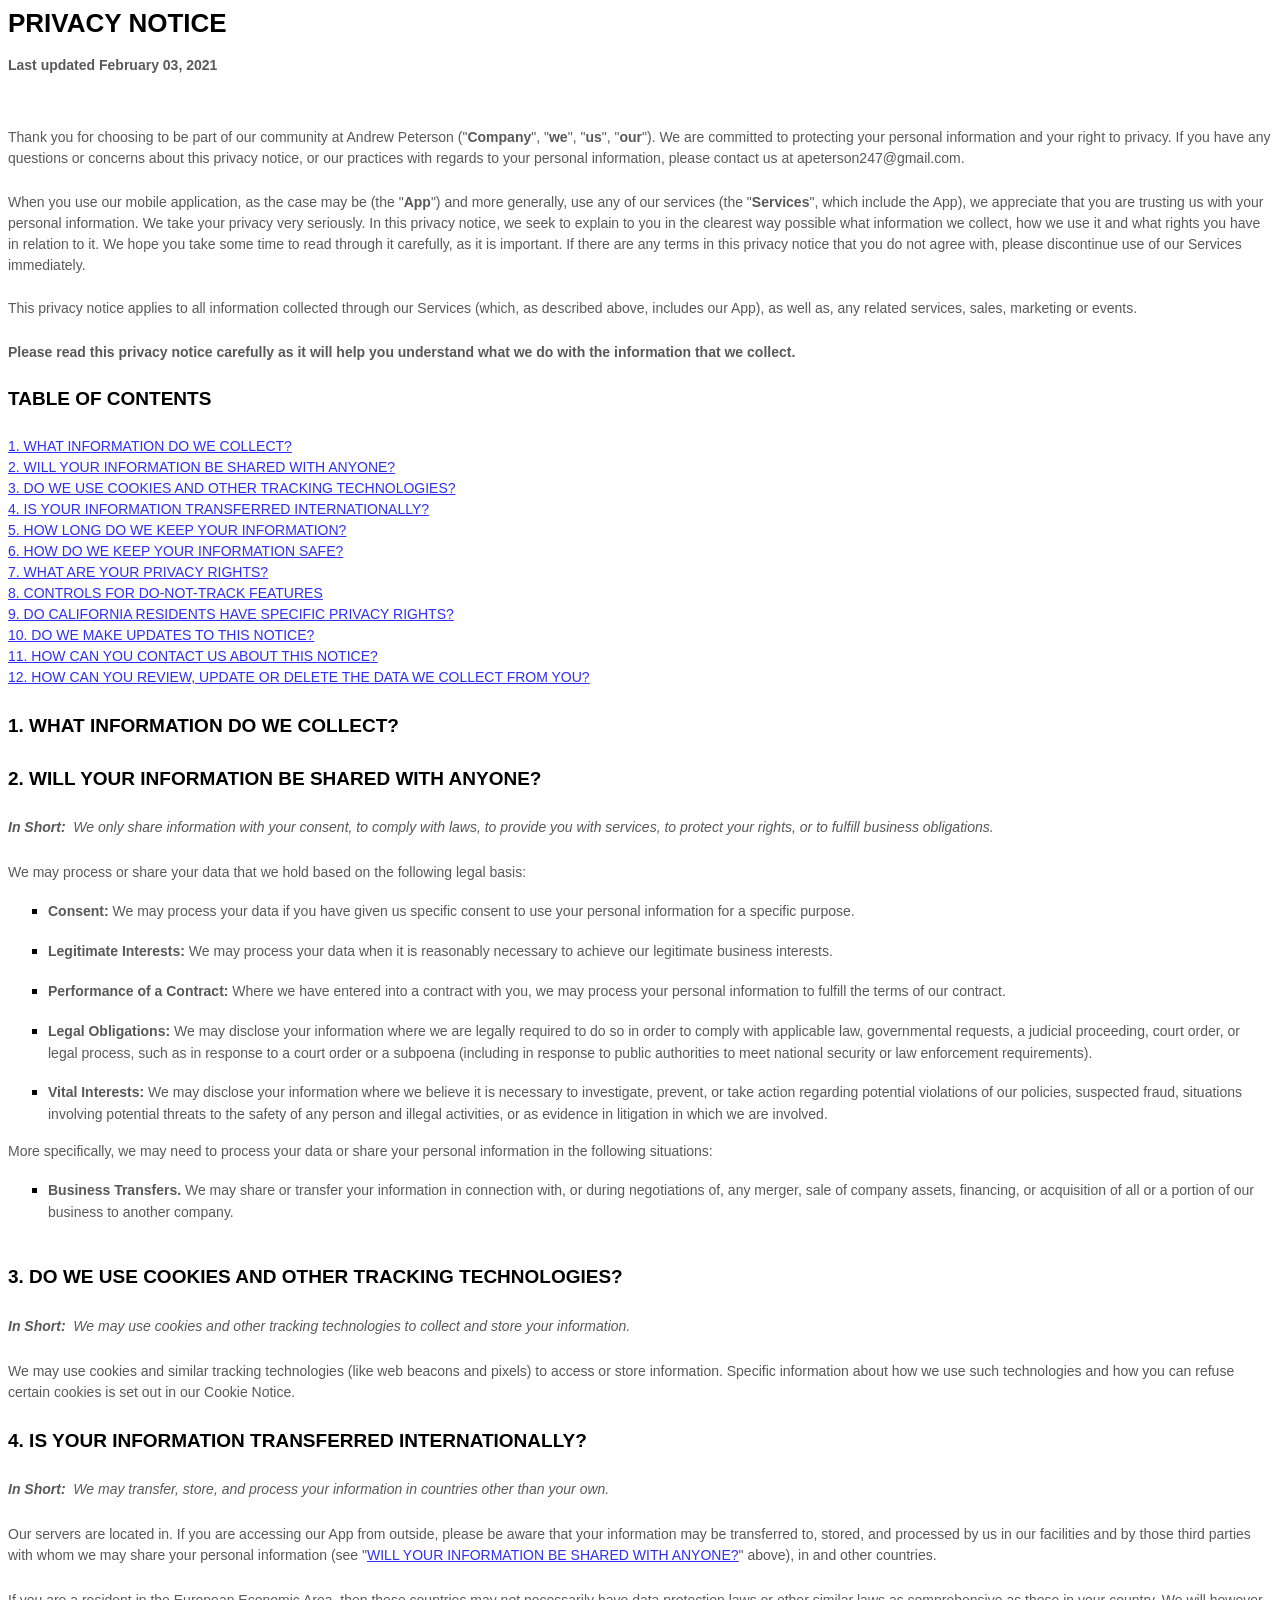
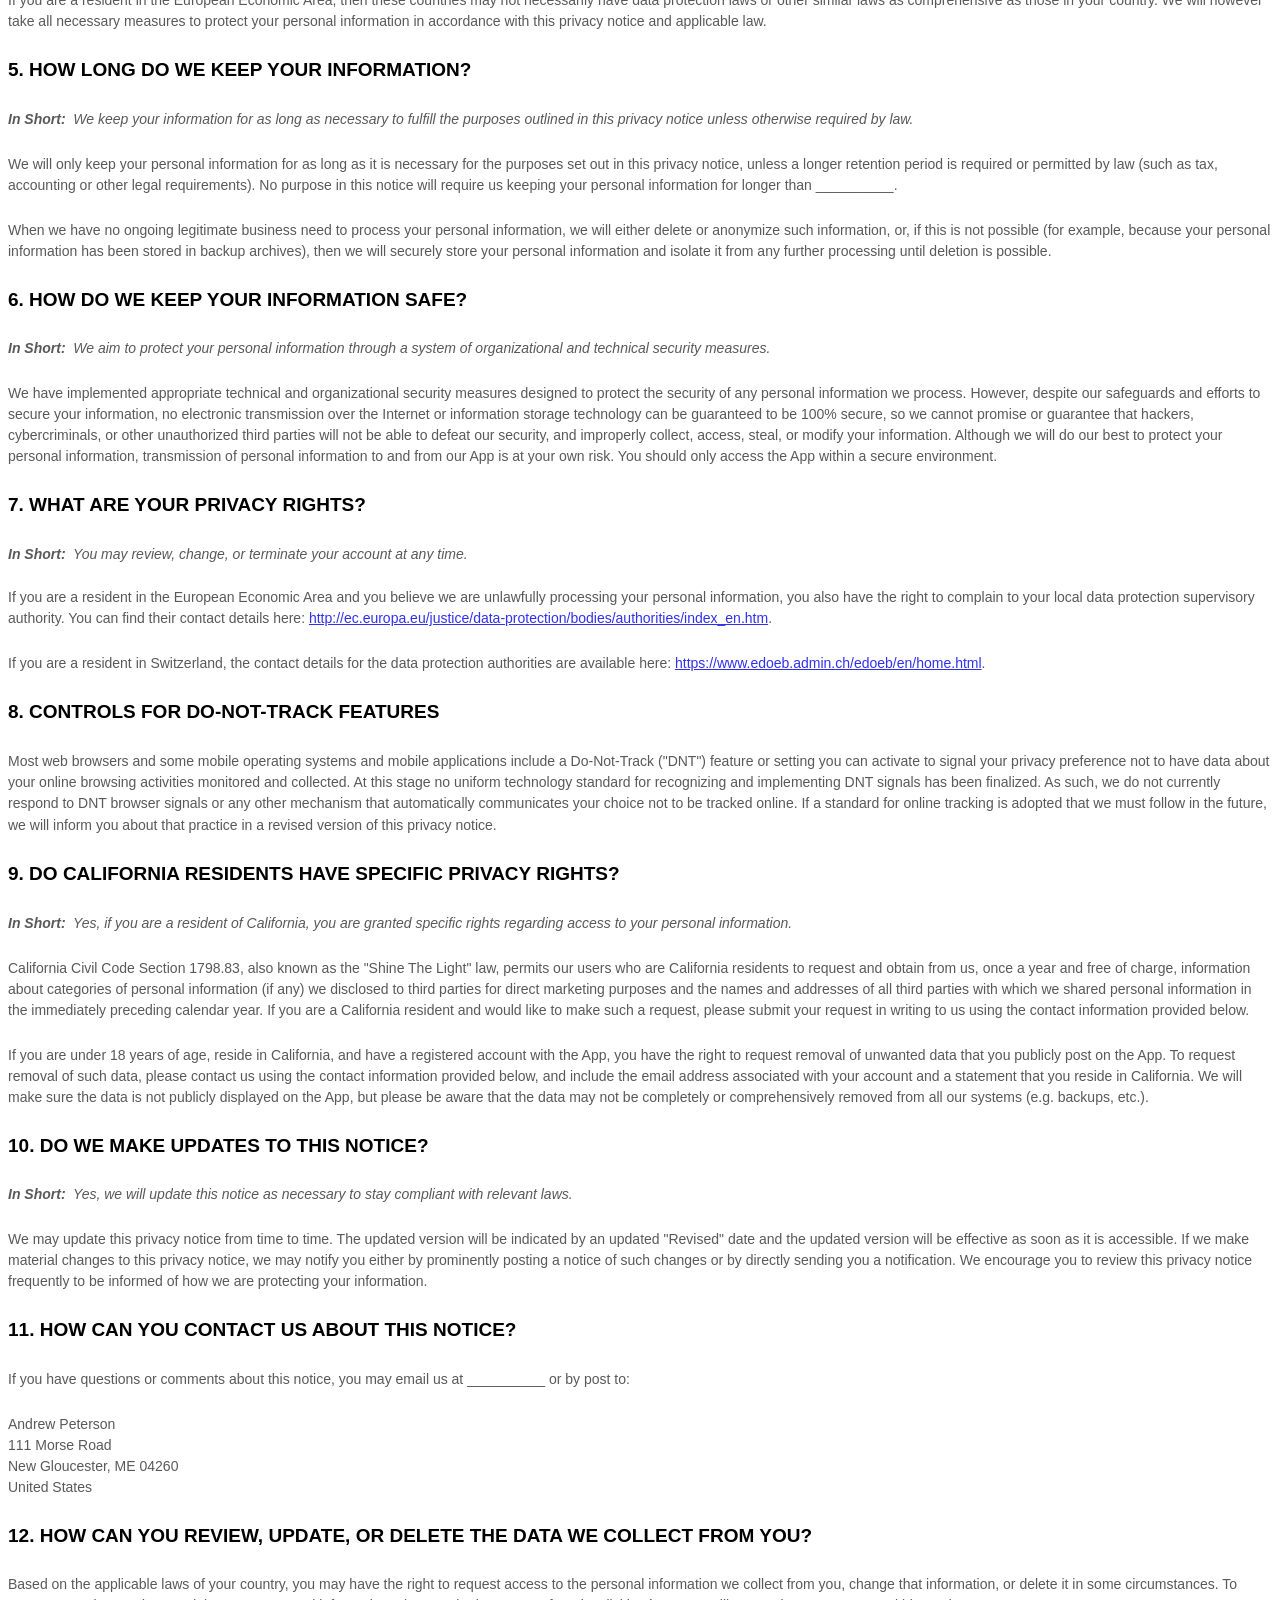
==== index.html @ ff547c56 "index" ====
<html>
    <body>
        <style>
            [data-custom-class='body'], [data-custom-class='body'] * {
                    background: transparent !important;
                  }
          [data-custom-class='title'], [data-custom-class='title'] * {
                    font-family: Arial !important;
          font-size: 26px !important;
          color: #000000 !important;
                  }
          [data-custom-class='subtitle'], [data-custom-class='subtitle'] * {
                    font-family: Arial !important;
          color: #595959 !important;
          font-size: 14px !important;
                  }
          [data-custom-class='heading_1'], [data-custom-class='heading_1'] * {
                    font-family: Arial !important;
          font-size: 19px !important;
          color: #000000 !important;
                  }
          [data-custom-class='heading_2'], [data-custom-class='heading_2'] * {
                    font-family: Arial !important;
          font-size: 17px !important;
          color: #000000 !important;
                  }
          [data-custom-class='body_text'], [data-custom-class='body_text'] * {
                    color: #595959 !important;
          font-size: 14px !important;
          font-family: Arial !important;
                  }
          [data-custom-class='link'], [data-custom-class='link'] * {
                    color: #3030F1 !important;
          font-size: 14px !important;
          font-family: Arial !important;
          word-break: break-word !important;
                  }
          </style>
          
                <div data-custom-class="body">
                <div><strong><span style="font-size: 26px;"><span data-custom-class="title">PRIVACY NOTICE</span></span></strong></div><div><br></div><div><span style="color: rgb(127, 127, 127);"><strong><span style="font-size: 15px;"><span data-custom-class="subtitle">Last updated <bdt class="question">February 03, 2021</bdt></span></span></strong></span></div><div><br></div><div><br></div><div><br></div><div style="line-height: 1.5;"><span style="color: rgb(127, 127, 127);"><span style="color: rgb(89, 89, 89); font-size: 15px;"><span data-custom-class="body_text">Thank you for choosing to be part of our community at <bdt class="question">Andrew Peterson</bdt><span style="color: rgb(89, 89, 89);"><span data-custom-class="body_text"><bdt class="block-component"></bdt></span></span> ("<span style="color: rgb(89, 89, 89);"><span data-custom-class="body_text"><bdt class="block-component"></bdt></span></span><strong>Company</strong></span><span style="color: rgb(127, 127, 127);"><span style="color: rgb(89, 89, 89);"><span data-custom-class="body_text"><span style="color: rgb(89, 89, 89);"><span data-custom-class="body_text"><bdt class="statement-end-if-in-editor"><span data-custom-class="body_text"></span></bdt></span></span></span></span></span><span data-custom-class="body_text">", "<strong>we</strong>", "<strong>us</strong>", "<strong>our</strong>"). We are committed to protecting your personal information and your right to privacy. If you have any questions or concerns about this privacy notice, or our practices with regards to your personal information, please contact us at <bdt class="question">apeterson247@gmail.com</bdt>.</span></span></span></div><div style="line-height: 1.5;"><span style="font-size: 15px;"><br></span></div><div style="line-height: 1.5;"><span style="font-size: 15px;"><span style="color: rgb(127, 127, 127);"><span data-custom-class="body_text">When you <span style="color: rgb(89, 89, 89);"><span data-custom-class="body_text"><bdt class="block-component"></bdt><bdt class="block-component"></bdt><bdt class="forloop-component"></bdt><bdt class="block-component"></bdt></span></span>use our mobile application, <span style="color: rgb(89, 89, 89);"><span data-custom-class="body_text"><bdt class="statement-end-if-in-editor"></bdt><bdt class="block-component"></bdt><bdt class="forloop-component"></bdt><bdt class="statement-end-if-in-editor"></bdt><bdt class="block-component"></bdt></span></span>as the case may be (the "<strong>App</strong>")<span style="color: rgb(89, 89, 89);"><span data-custom-class="body_text"><bdt class="statement-end-if-in-editor"></bdt></span></span> and more generally, use any of our services (the "<strong>Services</strong>", which include the </span><span style="color: rgb(89, 89, 89);"><span data-custom-class="body_text"><span style="color: rgb(89, 89, 89);"><span data-custom-class="body_text"><bdt class="block-component"><span data-custom-class="body_text"></bdt></span></span><bdt class="block-component"></bdt></span></span></span><span data-custom-class="body_text"><span style="color: rgb(89, 89, 89);"><span data-custom-class="body_text"><bdt class="block-component"></bdt>App<bdt class="statement-end-if-in-editor"><span data-custom-class="body_text"></span></bdt></span></span></span></span><span data-custom-class="body_text">), we appreciate that you are trusting us with your personal information. We take your privacy very seriously. In this privacy notice, we seek to explain to you in the clearest way possible what information we collect, how we use it and what rights you have in relation to it. We hope you take some time to read through it carefully, as it is important. If there are any terms in this privacy notice that you do not agree with, please discontinue use of our Services immediately.</span></span></span></div><div style="line-height: 1.5;"><span style="font-size: 15px;"><br></span></div><div style="line-height: 1.5;"><span style="font-size: 15px;"><span style="color: rgb(127, 127, 127);"><span style="color: rgb(89, 89, 89);"><span data-custom-class="body_text">This privacy notice applies to all information collected through our Services (which, as described above, includes our </span><span style="color: rgb(89, 89, 89);"><span data-custom-class="body_text"><bdt class="block-component"><span data-custom-class="body_text"></bdt></span></span><bdt class="block-component"><bdt class="block-component"></bdt></bdt></span><span data-custom-class="body_text">App<span style="color: rgb(89, 89, 89);"><span data-custom-class="body_text"><bdt class="statement-end-if-in-editor"><span data-custom-class="body_text"></span></bdt></span></span></span></span><span data-custom-class="body_text">), as well as, any related services, sales, marketing or events.</span></span></span></span></div><div style="line-height: 1.5;"><span style="font-size: 15px;"><br></span></div><div style="line-height: 1.5;"><span style="font-size: 15px;"><span style="color: rgb(127, 127, 127);"><span style="color: rgb(89, 89, 89);"><span data-custom-class="body_text"><strong>Please read this privacy notice carefully as it will help you understand what we do with the information that we collect.</strong></span></span></span></span></div><div style="line-height: 1.5;"><span style="font-size: 15px;"><br></span></div><div style="line-height: 1.5;"><span style="font-size: 15px;"><span style="color: rgb(127, 127, 127);"><span style="color: rgb(0, 0, 0);"><strong><span data-custom-class="heading_1">TABLE OF CONTENTS</span></strong></span></span></span></div><div style="line-height: 1.5;"><span style="font-size: 15px;"><br></span></div><div style="line-height: 1.5;"><span style="font-size: 15px;"><a data-custom-class="link" href="#infocollect"><span style="color: rgb(89, 89, 89);">1. WHAT INFORMATION DO WE COLLECT?</span></a><span style="color: rgb(127, 127, 127);"><span style="color: rgb(89, 89, 89);"><span data-custom-class="body_text"><span style="color: rgb(89, 89, 89);"><bdt class="block-component"></bdt></span></span></span></span></span></span></div><div style="line-height: 1.5;"><span style="font-size: 15px;"><span style="color: rgb(89, 89, 89);"><a data-custom-class="link" href="#infoshare">2. WILL YOUR INFORMATION BE SHARED WITH ANYONE?</a></span><span style="color: rgb(127, 127, 127);"><span style="color: rgb(89, 89, 89);"><span data-custom-class="body_text"><span style="color: rgb(89, 89, 89);"><bdt class="block-component"></bdt></span><bdt class="block-component"></bdt></span></span></span></span></span></div><div style="line-height: 1.5;"><span style="font-size: 15px;"><a data-custom-class="link" href="#cookies"><span style="color: rgb(89, 89, 89);">3. DO WE USE COOKIES AND OTHER TRACKING TECHNOLOGIES?</span></a><span style="color: rgb(127, 127, 127);"><span style="color: rgb(89, 89, 89);"><span data-custom-class="body_text"><span style="color: rgb(89, 89, 89);"><bdt class="statement-end-if-in-editor"></bdt><span style="color: rgb(89, 89, 89);"><bdt class="block-component"></bdt><bdt class="block-component"></bdt></span></span><bdt class="block-component"></bdt></span></span></span></span></span></div><div style="line-height: 1.5;"><span style="font-size: 15px;"><a data-custom-class="link" href="#intltransfers"><span style="color: rgb(89, 89, 89);">4. IS YOUR INFORMATION TRANSFERRED INTERNATIONALLY?</span></a><span style="color: rgb(127, 127, 127);"><span style="color: rgb(89, 89, 89);"><span data-custom-class="body_text"><span style="color: rgb(89, 89, 89);"><bdt class="statement-end-if-in-editor"></bdt><bdt class="block-component"></bdt></span></span></span></span></span></div><div style="line-height: 1.5;"><span style="font-size: 15px;"><a data-custom-class="link" href="#inforetain"><span style="color: rgb(89, 89, 89);">5. HOW LONG DO WE KEEP YOUR INFORMATION?</span></a><span style="color: rgb(127, 127, 127);"><span style="color: rgb(89, 89, 89);"><span data-custom-class="body_text"><span style="color: rgb(89, 89, 89);"><span style="color: rgb(89, 89, 89);"><bdt class="block-component"></bdt></span></span></span></span></span></span></div><div style="line-height: 1.5;"><span style="font-size: 15px;"><a data-custom-class="link" href="#infosafe"><span style="color: rgb(89, 89, 89);">6. HOW DO WE KEEP YOUR INFORMATION SAFE?</span></a><span style="color: rgb(127, 127, 127);"><span style="color: rgb(89, 89, 89);"><span data-custom-class="body_text"><span style="color: rgb(89, 89, 89);"><bdt class="statement-end-if-in-editor"></bdt><bdt class="block-component"></bdt></span></span></span></span></span></div><div style="line-height: 1.5;"><span style="font-size: 15px;"><span style="color: rgb(89, 89, 89);"><a data-custom-class="link" href="#privacyrights">7. WHAT ARE YOUR PRIVACY RIGHTS?</a></span></span></div><div style="line-height: 1.5;"><span style="font-size: 15px;"><a data-custom-class="link" href="#DNT"><span style="color: rgb(89, 89, 89);">8. CONTROLS FOR DO-NOT-TRACK FEATURES</span></a></span></div><div style="line-height: 1.5;"><span style="font-size: 15px;"><a data-custom-class="link" href="#caresidents"><span style="color: rgb(89, 89, 89);">9. DO CALIFORNIA RESIDENTS HAVE SPECIFIC PRIVACY RIGHTS?</span></a></span></div><div style="line-height: 1.5;"><span style="font-size: 15px;"><a data-custom-class="link" href="#policyupdates"><span style="color: rgb(89, 89, 89);">10. DO WE MAKE UPDATES TO THIS NOTICE?</span></a></span></div><div style="line-height: 1.5;"><a data-custom-class="link" href="#contact"><span style="color: rgb(89, 89, 89); font-size: 15px;">11. HOW CAN YOU CONTACT US ABOUT THIS NOTICE?</span></a></div><div style="line-height: 1.5;"><a data-custom-class="link" href="#request"><span style="color: rgb(89, 89, 89);">12. HOW CAN YOU REVIEW, UPDATE OR DELETE THE DATA WE COLLECT FROM YOU?</span></a></div><div style="line-height: 1.5;"><br></div><div id="infocollect" style="line-height: 1.5;"><span style="color: rgb(127, 127, 127);"><span style="color: rgb(89, 89, 89); font-size: 15px;"><span style="font-size: 15px; color: rgb(89, 89, 89);"><span style="font-size: 15px; color: rgb(89, 89, 89);"><span id="control" style="color: rgb(0, 0, 0);"><strong><span data-custom-class="heading_1">1. WHAT INFORMATION DO WE COLLECT?</span></strong><span data-custom-class="heading_1"><bdt class="block-component"><span data-custom-class="body_text"></bdt></bdt></span><bdt class="block-component"></bdt><span data-custom-class="body_text"><span style="font-size: 15px;"><bdt class="statement-end-if-in-editor"><bdt class="statement-end-if-in-editor"><span style="font-size: 15px;"><span data-custom-class="body_text"><span style="font-size: 15px;"><span data-custom-class="body_text"><bdt class="statement-end-if-in-editor"><bdt class="statement-end-if-in-editor"><bdt class="block-component"></bdt></bdt></span></span></span></span><span style="color: rgb(89, 89, 89); font-size: 15px;"><span data-custom-class="body_text"><span style="color: rgb(89, 89, 89); font-size: 15px;"><span data-custom-class="body_text"><bdt class="statement-end-if-in-editor"><bdt class="block-component"></bdt></bdt></span></span></span></span></bdt></span></span><bdt class="block-component"></span></bdt></div><div style="line-height: 1.5;"><br></div><div id="infoshare" style="line-height: 1.5;"><span style="color: rgb(127, 127, 127);"><span style="color: rgb(89, 89, 89); font-size: 15px;"><span style="font-size: 15px; color: rgb(89, 89, 89);"><span style="font-size: 15px; color: rgb(89, 89, 89);"><span id="control" style="color: rgb(0, 0, 0);"><strong><span data-custom-class="heading_1">2. WILL YOUR INFORMATION BE SHARED WITH ANYONE?</span></strong></span></span></span></span></span></div><div style="line-height: 1.5;"><br></div><div style="line-height: 1.5;"><span style="font-size: 15px; color: rgb(89, 89, 89);"><span style="font-size: 15px; color: rgb(89, 89, 89);"><span data-custom-class="body_text"><strong><em>In Short:</em></strong><em>  We only share information with your consent, to comply with laws, to provide you with services, to protect your rights, or to fulfill business obligations.</em></span></span></span></div><div style="line-height: 1.5;"><br></div><div style="line-height: 1.5;"><span style="font-size: 15px; color: rgb(89, 89, 89);"><span style="font-size: 15px; color: rgb(89, 89, 89);"><span data-custom-class="body_text">We may process or share your data that we hold based on the following legal basis:<bdt class="block-component"></bdt></span></span></span></div><ul><li style="line-height: 1.5;"><span style="font-size: 15px; color: rgb(89, 89, 89);"><span style="font-size: 15px; color: rgb(89, 89, 89);"><span data-custom-class="body_text"><strong>Consent:</strong> We may process your data if you have given us specific consent to use your personal information for a specific purpose.<span style="font-size: 15px; color: rgb(89, 89, 89);"><span style="font-size: 15px; color: rgb(89, 89, 89);"><span data-custom-class="body_text"><bdt class="statement-end-if-in-editor"></bdt></span></span></span></span></span></span></li></ul><div><span style="font-size: 15px; color: rgb(89, 89, 89);"><span style="font-size: 15px; color: rgb(89, 89, 89);"><span data-custom-class="body_text"><span style="font-size: 15px; color: rgb(89, 89, 89);"><span style="font-size: 15px; color: rgb(89, 89, 89);"><span data-custom-class="body_text"><bdt class="statement-end-if-in-editor"><span style="font-size: 15px; color: rgb(89, 89, 89);"><span style="font-size: 15px; color: rgb(89, 89, 89);"><span data-custom-class="body_text"><bdt class="block-component"></bdt></span></span></span></bdt></span></span></span></span></span></span></div><ul><li style="line-height: 1.5;"><span style="font-size: 15px; color: rgb(89, 89, 89);"><span style="font-size: 15px; color: rgb(89, 89, 89);"><span data-custom-class="body_text"><strong>Legitimate Interests:</strong> We may process your data when it is reasonably necessary to achieve our legitimate business interests.<span style="font-size: 15px; color: rgb(89, 89, 89);"><span style="font-size: 15px; color: rgb(89, 89, 89);"><span data-custom-class="body_text"><span style="font-size: 15px; color: rgb(89, 89, 89);"><span style="font-size: 15px; color: rgb(89, 89, 89);"><span data-custom-class="body_text"><bdt class="statement-end-if-in-editor"></bdt></span></span></span></span></span></span></span></span></span></li></ul><div><span style="font-size: 15px; color: rgb(89, 89, 89);"><span style="font-size: 15px; color: rgb(89, 89, 89);"><span data-custom-class="body_text"><span style="font-size: 15px; color: rgb(89, 89, 89);"><span style="font-size: 15px; color: rgb(89, 89, 89);"><span data-custom-class="body_text"><bdt class="block-component"></bdt></span></span></span></span></span></span></div><ul><li style="line-height: 1.5;"><span style="font-size: 15px; color: rgb(89, 89, 89);"><span style="font-size: 15px; color: rgb(89, 89, 89);"><span data-custom-class="body_text"><strong>Performance of a Contract:</strong> Where we have entered into a contract with you, we may process your personal information to fulfill the terms of our contract.<span style="font-size: 15px; color: rgb(89, 89, 89);"><span style="font-size: 15px; color: rgb(89, 89, 89);"><span data-custom-class="body_text"><span style="font-size: 15px; color: rgb(89, 89, 89);"><span style="font-size: 15px; color: rgb(89, 89, 89);"><span data-custom-class="body_text"><bdt class="statement-end-if-in-editor"></bdt></span></span></span></span></span></span></span></span></span></li></ul><div><span style="font-size: 15px; color: rgb(89, 89, 89);"><span style="font-size: 15px; color: rgb(89, 89, 89);"><span data-custom-class="body_text"><span style="font-size: 15px; color: rgb(89, 89, 89);"><span style="font-size: 15px; color: rgb(89, 89, 89);"><span data-custom-class="body_text"><bdt class="block-component"></bdt></span></span></span></span></span></span></div><ul><li style="line-height: 1.5;"><span style="font-size: 15px; color: rgb(89, 89, 89);"><span style="font-size: 15px; color: rgb(89, 89, 89);"><span data-custom-class="body_text"><strong>Legal Obligations:</strong> We may disclose your information where we are legally required to do so in order to comply with applicable law, governmental requests, a judicial proceeding, court order, or legal process, such as in response to a court order or a subpoena (including in response to public authorities to meet national security or law enforcement requirements).<span style="font-size: 15px; color: rgb(89, 89, 89);"><span style="font-size: 15px; color: rgb(89, 89, 89);"><span data-custom-class="body_text"><span style="font-size: 15px; color: rgb(89, 89, 89);"><span style="font-size: 15px; color: rgb(89, 89, 89);"><span data-custom-class="body_text"><bdt class="statement-end-if-in-editor"></bdt></span></span></span></span></span></span></span></span></span></li></ul><div><span style="font-size: 15px; color: rgb(89, 89, 89);"><span style="font-size: 15px; color: rgb(89, 89, 89);"><span data-custom-class="body_text"><span style="font-size: 15px; color: rgb(89, 89, 89);"><span style="font-size: 15px; color: rgb(89, 89, 89);"><span data-custom-class="body_text"><bdt class="block-component"></bdt></span></span></span></span></span></span></div><ul><li style="line-height: 1.5;"><span style="font-size: 15px; color: rgb(89, 89, 89);"><span style="font-size: 15px; color: rgb(89, 89, 89);"><span data-custom-class="body_text"><strong>Vital Interests:</strong> We may disclose your information where we believe it is necessary to investigate, prevent, or take action regarding potential violations of our policies, suspected fraud, situations involving potential threats to the safety of any person and illegal activities, or as evidence in litigation in which we are involved.<span style="font-size: 15px; color: rgb(89, 89, 89);"><span style="font-size: 15px; color: rgb(89, 89, 89);"><span data-custom-class="body_text"><span style="font-size: 15px; color: rgb(89, 89, 89);"><span style="font-size: 15px; color: rgb(89, 89, 89);"><span data-custom-class="body_text"><bdt class="statement-end-if-in-editor"></bdt></span></span></span></span></span></span></span></span></span></li></ul><div style="line-height: 1.5;"><span style="font-size: 15px; color: rgb(89, 89, 89);"><span style="font-size: 15px; color: rgb(89, 89, 89);"><span data-custom-class="body_text">More specifically, we may need to process your data or share your personal information in the following situations:</span></span></span></div><ul><li style="line-height: 1.5;"><span style="font-size: 15px; color: rgb(89, 89, 89);"><span style="font-size: 15px; color: rgb(89, 89, 89);"><span data-custom-class="body_text"><strong>Business Transfers.</strong> We may share or transfer your information in connection with, or during negotiations of, any merger, sale of company assets, financing, or acquisition of all or a portion of our business to another company.</span></span></span></li></ul><div><span style="font-size: 15px;"><span style="color: rgb(89, 89, 89);"><span data-custom-class="body_text"><bdt class="block-component"></bdt></span></span></span></span></span></span></span></span></li></ul><div><span style="font-size: 15px;"><span style="color: rgb(89, 89, 89);"><span data-custom-class="body_text"><bdt class="block-component"></bdt></span></span></span></span></span></bdt></span></span></span></span></span></span></span></span></li></ul><div><span style="font-size: 15px;"><span style="color: rgb(89, 89, 89);"><span style="font-size: 15px;"><span style="color: rgb(89, 89, 89);"><span data-custom-class="body_text"><bdt class="block-component"></bdt></span></span></span></span></span></span></span></span></li></ul><div><span style="font-size: 15px;"><span style="color: rgb(89, 89, 89);"><span data-custom-class="body_text"><bdt class="block-component"></bdt></span></span></span></span></span></li></ul><div><span style="font-size: 15px;"><span style="color: rgb(89, 89, 89);"><span data-custom-class="body_text"><bdt class="block-component"></bdt></span></span></span></span></span></span></span></span></li></ul><div><span style="font-size: 15px;"><span style="color: rgb(89, 89, 89);"><span style="font-size: 15px;"><span data-custom-class="body_text"><bdt class="block-component"></bdt></span><span style="color: rgb(89, 89, 89);"><bdt class="block-component"><span data-custom-class="body_text"></bdt></span></span></span></span></span></span></span><span data-custom-class="body_text"><span style="font-size: 15px;"><span style="color: rgb(89, 89, 89);"><span data-custom-class="body_text"><span style="font-size: 15px;"><span style="color: rgb(89, 89, 89);"><span data-custom-class="body_text"><bdt class="statement-end-if-in-editor"></bdt></span></span></span></span></span></span></span></span></span></span></span></span></li></ul><div style="line-height: 1.5;"><span style="color: rgb(89, 89, 89);"><bdt class="block-component"></bdt></span></div><div><span style="color: rgb(89, 89, 89); font-size: 15px;"><span style="font-size: 15px;"><span style="color: rgb(89, 89, 89);"><span style="font-size: 15px;"><span style="color: rgb(89, 89, 89);"><bdt class="block-component"><span data-custom-class="heading_1"></span></bdt></span></span></span></span></span></div><div style="line-height: 1.5;"><br></div><div id="cookies" style="line-height: 1.5;"><span style="color: rgb(127, 127, 127);"><span style="color: rgb(89, 89, 89); font-size: 15px;"><span style="font-size: 15px; color: rgb(89, 89, 89);"><span style="font-size: 15px; color: rgb(89, 89, 89);"><span id="control" style="color: rgb(0, 0, 0);"><strong><span data-custom-class="heading_1">3. DO WE USE COOKIES AND OTHER TRACKING TECHNOLOGIES?</span></strong></span></span></span></span></span></div><div style="line-height: 1.5;"><br></div><div style="line-height: 1.5;"><span style="font-size: 15px; color: rgb(89, 89, 89);"><span style="font-size: 15px; color: rgb(89, 89, 89);"><span data-custom-class="body_text"><strong><em>In Short: </em></strong><em> We may use cookies and other tracking technologies to collect and store your information.</em></span></span></span></div><div style="line-height: 1.5;"><br></div><div style="line-height: 1.5;"><span style="font-size: 15px; color: rgb(89, 89, 89);"><span style="font-size: 15px; color: rgb(89, 89, 89);"><span data-custom-class="body_text">We may use cookies and similar tracking technologies (like web beacons and pixels) to access or store information. Specific information about how we use such technologies and how you can refuse certain cookies is set out in our Cookie Notice<span style="color: rgb(89, 89, 89); font-size: 15px;"><span data-custom-class="body_text"><bdt class="block-component"></bdt>.</span><span style="color: rgb(89, 89, 89); font-size: 15px;"><span style="font-size: 15px;"><span style="color: rgb(89, 89, 89);"><span style="font-size: 15px;"><span style="color: rgb(89, 89, 89);"><span data-custom-class="body_text"><bdt class="statement-end-if-in-editor"></bdt></span><span data-custom-class="body_text"><bdt class="block-component"></bdt><bdt class="block-component"></bdt></span><bdt class="block-component"><span data-custom-class="body_text"><bdt class="block-component"></bdt></span></bdt></span></span></span></span></span></span></span></span></span></span></span></div><div style="line-height: 1.5;"><br></div><div id="intltransfers" style="line-height: 1.5;"><span style="color: rgb(127, 127, 127);"><span style="color: rgb(89, 89, 89); font-size: 15px;"><span style="font-size: 15px; color: rgb(89, 89, 89);"><span style="font-size: 15px; color: rgb(89, 89, 89);"><span id="control" style="color: rgb(0, 0, 0);"><strong><span data-custom-class="heading_1">4. IS YOUR INFORMATION TRANSFERRED INTERNATIONALLY?</span></strong> </span> </span> </span> </span> </span></div><div style="line-height: 1.5;"><br></div><div style="line-height: 1.5;"><span style="font-size: 15px; color: rgb(89, 89, 89);"><span style="font-size: 15px; color: rgb(89, 89, 89);"><span data-custom-class="body_text"><strong><em>In Short:  </em></strong><em>We may transfer, store, and process your information in countries other than your own.</em></span></span></span></div><div style="line-height: 1.5;"><br></div><div style="line-height: 1.5;"><span style="font-size: 15px; color: rgb(89, 89, 89);"><span style="font-size: 15px; color: rgb(89, 89, 89);"><span data-custom-class="body_text">Our servers are located in<span style="font-size: 15px;"><span style="color: rgb(89, 89, 89);"><span data-custom-class="body_text"><bdt class="forloop-component"></bdt></span></span></span>. If you are accessing our <span style="font-size: 15px;"><span style="color: rgb(89, 89, 89);"><span data-custom-class="body_text"><span style="color: rgb(89, 89, 89); font-size: 15px;"><span data-custom-class="body_text"><span style="font-size: 15px;"><span style="color: rgb(89, 89, 89);"><span data-custom-class="body_text"><span style="font-size: 15px;"><span style="color: rgb(89, 89, 89);"><span data-custom-class="body_text"><bdt class="block-component"></bdt><bdt class="block-component"></bdt><bdt class="block-component"></bdt>App<bdt class="statement-end-if-in-editor"></bdt></span></span></span></span></span></span></span></span></span></span></span> from outside<span style="font-size: 15px;"><span style="color: rgb(89, 89, 89);"><span data-custom-class="body_text"><bdt class="forloop-component"></bdt></span></span></span>, please be aware that your information may be transferred to, stored, and processed by us in our facilities and by those third parties with whom we may share your personal information (see "<a data-custom-class="link" href="#infoshare"><span style="font-size: 15px;"><span style="color: rgb(89, 89, 89);">WILL YOUR INFORMATION BE SHARED WITH ANYONE?</span></span></a>" above), in <span style="font-size: 15px;"><span style="color: rgb(89, 89, 89);"><span data-custom-class="body_text"><bdt class="forloop-component"></bdt></span></span></span> and other countries.</span></span></span></div><div style="line-height: 1.5;"><br></div><div style="line-height: 1.5;"><span style="font-size: 15px; color: rgb(89, 89, 89);"><span style="font-size: 15px; color: rgb(89, 89, 89);"><span data-custom-class="body_text">If you are a resident in the European Economic Area, then these countries may not necessarily have data protection laws or other similar laws as comprehensive as those in your country. We will however take all necessary measures to protect your personal information in accordance with this privacy notice and applicable law.<span style="font-size: 15px;"><span style="color: rgb(89, 89, 89);"><span data-custom-class="body_text"><bdt class="block-component"></bdt></span></span></span></span></span></span></span></span></span><span style="font-size: 15px;"><span style="color: rgb(89, 89, 89);"><span data-custom-class="body_text"><bdt class="block-component"></bdt></span></span></span></span></span></span></span><span style="font-size: 15px; color: rgb(89, 89, 89);"><span style="font-size: 15px; color: rgb(89, 89, 89);"><span data-custom-class="body_text"><span style="font-size: 15px;"><span style="color: rgb(89, 89, 89);"><span data-custom-class="body_text"><bdt class="block-component"></bdt></span></span></span></span></span><span style="font-size: 15px; color: rgb(89, 89, 89);"><span style="font-size: 15px; color: rgb(89, 89, 89);"><span data-custom-class="body_text"><span style="color: rgb(89, 89, 89); font-size: 15px;"><span style="color: rgb(89, 89, 89); font-size: 15px;"><span style="color: rgb(89, 89, 89); font-size: 15px;"><span style="color: rgb(89, 89, 89); font-size: 15px;"><span style="color: rgb(89, 89, 89); font-size: 15px;"><span style="font-size: 15px;"><span style="color: rgb(89, 89, 89);"><span style="font-size: 15px;"><span style="color: rgb(89, 89, 89);"><span data-custom-class="body_text"><bdt class="statement-end-if-in-editor"><span style="color: rgb(89, 89, 89); font-size: 15px;"><span style="color: rgb(89, 89, 89); font-size: 15px;"><span style="color: rgb(89, 89, 89); font-size: 15px;"><span style="color: rgb(89, 89, 89); font-size: 15px;"><span style="color: rgb(89, 89, 89); font-size: 15px;"><span style="font-size: 15px;"><span style="color: rgb(89, 89, 89);"><span style="font-size: 15px;"><span style="color: rgb(89, 89, 89);"><span data-custom-class="body_text"><bdt class="block-component"></span></bdt></span></span></span></span></span></span></span></span></span></span></span></div><div style="line-height: 1.5;"><br></div><div id="inforetain" style="line-height: 1.5;"><span style="color: rgb(127, 127, 127);"><span style="color: rgb(89, 89, 89); font-size: 15px;"><span style="font-size: 15px; color: rgb(89, 89, 89);"><span style="font-size: 15px; color: rgb(89, 89, 89);"><span id="control" style="color: rgb(0, 0, 0);"><strong><span data-custom-class="heading_1">5. HOW LONG DO WE KEEP YOUR INFORMATION?</span></strong></span></span></span></span></span></div><div style="line-height: 1.5;"><br></div><div style="line-height: 1.5;"><span style="font-size: 15px; color: rgb(89, 89, 89);"><span style="font-size: 15px; color: rgb(89, 89, 89);"><span data-custom-class="body_text"><strong><em>In Short: </em></strong><em> We keep your information for as long as necessary to fulfill the purposes outlined in this privacy notice unless otherwise required by law.</em></span></span></span></div><div style="line-height: 1.5;"><br></div><div style="line-height: 1.5;"><span style="font-size: 15px; color: rgb(89, 89, 89);"><span style="font-size: 15px; color: rgb(89, 89, 89);"><span data-custom-class="body_text">We will only keep your personal information for as long as it is necessary for the purposes set out in this privacy notice, unless a longer retention period is required or permitted by law (such as tax, accounting or other legal requirements). No purpose in this notice will require us keeping your personal information for longer than <span style="font-size: 15px;"><span style="color: rgb(89, 89, 89);"><span data-custom-class="body_text"><bdt class="block-component"></bdt><bdt class="question">__________</bdt><bdt class="statement-end-if-in-editor"></bdt></span></span></span>.</span></span></span></div><div style="line-height: 1.5;"><br></div><div style="line-height: 1.5;"><span style="font-size: 15px; color: rgb(89, 89, 89);"><span style="font-size: 15px; color: rgb(89, 89, 89);"><span data-custom-class="body_text">When we have no ongoing legitimate business need to process your personal information, we will either delete or anonymize such information, or, if this is not possible (for example, because your personal information has been stored in backup archives), then we will securely store your personal information and isolate it from any further processing until deletion is possible.<span style="color: rgb(89, 89, 89);"><bdt class="block-component"></bdt></span></span></span></span></div><div style="line-height: 1.5;"><br></div><div id="infosafe" style="line-height: 1.5;"><span style="color: rgb(127, 127, 127);"><span style="color: rgb(89, 89, 89); font-size: 15px;"><span style="font-size: 15px; color: rgb(89, 89, 89);"><span style="font-size: 15px; color: rgb(89, 89, 89);"><span id="control" style="color: rgb(0, 0, 0);"><strong><span data-custom-class="heading_1">6. HOW DO WE KEEP YOUR INFORMATION SAFE?</span></strong></span></span></span></span></span></div><div style="line-height: 1.5;"><br></div><div style="line-height: 1.5;"><span style="font-size: 15px; color: rgb(89, 89, 89);"><span style="font-size: 15px; color: rgb(89, 89, 89);"><span data-custom-class="body_text"><strong><em>In Short: </em></strong><em> We aim to protect your personal information through a system of organizational and technical security measures.</em></span></span></span></div><div style="line-height: 1.5;"><br></div><div style="line-height: 1.5;"><span style="font-size: 15px; color: rgb(89, 89, 89);"><span style="font-size: 15px; color: rgb(89, 89, 89);"><span data-custom-class="body_text">We have implemented appropriate technical and organizational security measures designed to protect the security of any personal information we process. However, despite our safeguards and efforts to secure your information, no electronic transmission over the Internet or information storage technology can be guaranteed to be 100% secure, so we cannot promise or guarantee that hackers, cybercriminals, or other unauthorized third parties will not be able to defeat our security, and improperly collect, access, steal, or modify your information. Although we will do our best to protect your personal information, transmission of personal information to and from our <span style="color: rgb(89, 89, 89); font-size: 15px;"><span data-custom-class="body_text"><span style="font-size: 15px;"><span style="color: rgb(89, 89, 89);"><span data-custom-class="body_text"><span style="font-size: 15px;"><span style="color: rgb(89, 89, 89);"><span data-custom-class="body_text"><bdt class="block-component"></bdt><bdt class="block-component"></bdt><bdt class="block-component"></bdt>App<bdt class="statement-end-if-in-editor"></bdt></span></span></span></span></span></span></span></span> is at your own risk. You should only access the <span style="color: rgb(89, 89, 89); font-size: 15px;"><span data-custom-class="body_text"><span style="font-size: 15px;"><span style="color: rgb(89, 89, 89);"><span data-custom-class="body_text"><span style="font-size: 15px;"><span style="color: rgb(89, 89, 89);"><span data-custom-class="body_text"><bdt class="block-component"></bdt><bdt class="block-component"></bdt><bdt class="block-component"></bdt>App<bdt class="statement-end-if-in-editor"></bdt></span></span></span></span></span></span></span></span> within a secure environment.<span style="color: rgb(89, 89, 89);"><bdt class="statement-end-if-in-editor"></bdt></span><span style="color: rgb(89, 89, 89); font-size: 15px;"><span data-custom-class="body_text"><bdt class="block-component"></bdt></span></span></span></span></span></span></div><div style="line-height: 1.5;"><br></div><div id="privacyrights" style="line-height: 1.5;"><span style="color: rgb(127, 127, 127);"><span style="color: rgb(89, 89, 89); font-size: 15px;"><span style="font-size: 15px; color: rgb(89, 89, 89);"><span style="font-size: 15px; color: rgb(89, 89, 89);"><span id="control" style="color: rgb(0, 0, 0);"><strong><span data-custom-class="heading_1">7. WHAT ARE YOUR PRIVACY RIGHTS?</span></strong></span></span></span></span></span></div><div style="line-height: 1.5;"><br></div><div style="line-height: 1.5;"><span style="font-size: 15px; color: rgb(89, 89, 89);"><span style="font-size: 15px; color: rgb(89, 89, 89);"><span data-custom-class="body_text"><strong><em>In Short:</em></strong><em>  <span style="color: rgb(89, 89, 89);"><span style="font-size: 15px;"><span data-custom-class="body_text"><em><bdt class="block-component"></bdt></em></span></span></span>You may review, change, or terminate your account at any time.</em><span style="color: rgb(89, 89, 89);"><span style="font-size: 15px;"><bdt class="block-component"></bdt></span></span></span></span></span></span></span></span></div><div style="line-height: 1.5;"><span style="font-size: 15px; color: rgb(89, 89, 89);"> </span></div><div style="line-height: 1.5;"><span style="font-size: 15px; color: rgb(89, 89, 89);"><span style="font-size: 15px; color: rgb(89, 89, 89);"><span data-custom-class="body_text">If you are a resident in the European Economic Area and you believe we are unlawfully processing your personal information, you also have the right to complain to your local data protection supervisory authority. You can find their contact details here: <span style="font-size: 15px;"><span style="color: rgb(89, 89, 89);"><span data-custom-class="body_text"><span style="color: rgb(48, 48, 241);"><span data-custom-class="body_text"><a data-custom-class="link" href="http://ec.europa.eu/justice/data-protection/bodies/authorities/index_en.htm" rel="noopener noreferrer" target="_blank"><span style="font-size: 15px;">http://ec.europa.eu/justice/data-protection/bodies/authorities/index_en.htm</span></a></span></span></span></span></span>.</span></span></span></div><div style="line-height: 1.5;"><br></div><div style="line-height: 1.5;"><span style="font-size: 15px; color: rgb(89, 89, 89);"><span style="font-size: 15px; color: rgb(89, 89, 89);"><span data-custom-class="body_text">If you are a resident in Switzerland, the contact details for the data protection authorities are available here: <span style="font-size: 15px;"><span style="color: rgb(89, 89, 89);"><span data-custom-class="body_text"><span style="color: rgb(48, 48, 241);"><span data-custom-class="body_text"><span style="font-size: 15px;"><a data-custom-class="link" href="https://www.edoeb.admin.ch/edoeb/en/home.html" rel="noopener noreferrer" target="_blank">https://www.edoeb.admin.ch/edoeb/en/home.html</a></span></span></span></span></span></span>.<bdt class="block-component"></bdt><bdt class="block-component"></bdt></span></span></span></span></span></span></span><span data-custom-class="body_text"><bdt class="block-component"></bdt></span></span></span></span></span></span></span></span></bdt></div><div style="line-height: 1.5;"><br></div><div id="DNT" style="line-height: 1.5;"><span style="color: rgb(127, 127, 127);"><span style="color: rgb(89, 89, 89); font-size: 15px;"><span style="font-size: 15px; color: rgb(89, 89, 89);"><span style="font-size: 15px; color: rgb(89, 89, 89);"><span id="control" style="color: rgb(0, 0, 0);"><strong><span data-custom-class="heading_1">8. CONTROLS FOR DO-NOT-TRACK FEATURES</span></strong></span></span></span></span></span></div><div style="line-height: 1.5;"><br></div><div style="line-height: 1.5;"><span style="font-size: 15px; color: rgb(89, 89, 89);"><span style="font-size: 15px; color: rgb(89, 89, 89);"><span data-custom-class="body_text">Most web browsers and some mobile operating systems and mobile applications include a Do-Not-Track ("DNT") feature or setting you can activate to signal your privacy preference not to have data about your online browsing activities monitored and collected. At this stage no uniform technology standard for recognizing and implementing DNT signals has been finalized. As such, we do not currently respond to DNT browser signals or any other mechanism that automatically communicates your choice not to be tracked online. If a standard for online tracking is adopted that we must follow in the future, we will inform you about that practice in a revised version of this privacy notice.</span></span> </span></div><div style="line-height: 1.5;"><br></div><div id="caresidents" style="line-height: 1.5;"><span style="color: rgb(127, 127, 127);"><span style="color: rgb(89, 89, 89); font-size: 15px;"><span style="font-size: 15px; color: rgb(89, 89, 89);"><span style="font-size: 15px; color: rgb(89, 89, 89);"><span id="control" style="color: rgb(0, 0, 0);"><strong><span data-custom-class="heading_1">9. DO CALIFORNIA RESIDENTS HAVE SPECIFIC PRIVACY RIGHTS?</span></strong></span></span></span></span></span></div><div style="line-height: 1.5;"><br></div><div style="line-height: 1.5;"><span style="font-size: 15px; color: rgb(89, 89, 89);"><span style="font-size: 15px; color: rgb(89, 89, 89);"><span data-custom-class="body_text"><strong><em>In Short: </em></strong><em> Yes, if you are a resident of California, you are granted specific rights regarding access to your personal information.</em></span></span></span></div><div style="line-height: 1.5;"><br></div><div style="line-height: 1.5;"><span style="font-size: 15px; color: rgb(89, 89, 89);"><span style="font-size: 15px; color: rgb(89, 89, 89);"><span data-custom-class="body_text">California Civil Code Section 1798.83, also known as the "Shine The Light" law, permits our users who are California residents to request and obtain from us, once a year and free of charge, information about categories of personal information (if any) we disclosed to third parties for direct marketing purposes and the names and addresses of all third parties with which we shared personal information in the immediately preceding calendar year. If you are a California resident and would like to make such a request, please submit your request in writing to us using the contact information provided below.</span></span></span></div><div style="line-height: 1.5;"><br></div><div style="line-height: 1.5;"><span style="font-size: 15px; color: rgb(89, 89, 89);"><span style="font-size: 15px; color: rgb(89, 89, 89);"><span data-custom-class="body_text">If you are under 18 years of age, reside in California, and have a registered account with <span style="color: rgb(89, 89, 89); font-size: 15px;"><span data-custom-class="body_text"><span style="color: rgb(89, 89, 89); font-size: 15px;"><span data-custom-class="body_text"><span style="font-size: 15px;"><span style="color: rgb(89, 89, 89);"><span data-custom-class="body_text"><bdt class="block-component"></bdt><bdt class="block-component"></bdt><bdt class="block-component"></bdt>the App<bdt class="statement-end-if-in-editor"></bdt></span></span></span></span></span></span></span>, you have the right to request removal of unwanted data that you publicly post on the <span style="color: rgb(89, 89, 89); font-size: 15px;"><span data-custom-class="body_text"><span style="color: rgb(89, 89, 89); font-size: 15px;"><span data-custom-class="body_text"><span style="font-size: 15px;"><span style="color: rgb(89, 89, 89);"><span data-custom-class="body_text"><bdt class="block-component"></bdt><bdt class="block-component"></bdt><bdt class="block-component"></bdt>App<bdt class="statement-end-if-in-editor"></bdt></span></span></span></span></span></span></span>. To request removal of such data, please contact us using the contact information provided below, and include the email address associated with your account and a statement that you reside in California. We will make sure the data is not publicly displayed on the <span style="color: rgb(89, 89, 89); font-size: 15px;"><span data-custom-class="body_text"><span style="color: rgb(89, 89, 89); font-size: 15px;"><span data-custom-class="body_text"><span style="font-size: 15px;"><span style="color: rgb(89, 89, 89);"><span data-custom-class="body_text"><bdt class="block-component"></bdt><bdt class="block-component"></bdt><bdt class="block-component"></bdt>App<bdt class="statement-end-if-in-editor"></bdt></span></span></span></span></span></span></span>, but please be aware that the data may not be completely or comprehensively removed from all our systems (e.g. backups, etc.).<span style="color: rgb(89, 89, 89); font-size: 15px;"><span data-custom-class="body_text"><bdt class="block-component"></span></bdt></span></span></span></span></span></span></span></span></span></span></div><div style="line-height: 1.5;"><br></div><div id="policyupdates" style="line-height: 1.5;"><span style="color: rgb(127, 127, 127);"><span style="color: rgb(89, 89, 89); font-size: 15px;"><span style="font-size: 15px; color: rgb(89, 89, 89);"><span style="font-size: 15px; color: rgb(89, 89, 89);"><span id="control" style="color: rgb(0, 0, 0);"><strong><span data-custom-class="heading_1">10. DO WE MAKE UPDATES TO THIS NOTICE?</span></strong> </span> </span> </span> </span> </span></div><div style="line-height: 1.5;"><em><br></em></div><div style="line-height: 1.5;"><span style="font-size: 15px; color: rgb(89, 89, 89);"><span style="font-size: 15px; color: rgb(89, 89, 89);"><span data-custom-class="body_text"><em><strong>In Short: </strong> Yes, we will update this notice as necessary to stay compliant with relevant laws.</em></span></span></span></div><div style="line-height: 1.5;"><br></div><div style="line-height: 1.5;"><span style="font-size: 15px; color: rgb(89, 89, 89);"><span style="font-size: 15px; color: rgb(89, 89, 89);"><span data-custom-class="body_text">We may update this privacy notice from time to time. The updated version will be indicated by an updated "Revised" date and the updated version will be effective as soon as it is accessible. If we make material changes to this privacy notice, we may notify you either by prominently posting a notice of such changes or by directly sending you a notification. We encourage you to review this privacy notice frequently to be informed of how we are protecting your information.</span></span></span></div><div style="line-height: 1.5;"><br></div><div id="contact" style="line-height: 1.5;"><span style="color: rgb(127, 127, 127);"><span style="color: rgb(89, 89, 89); font-size: 15px;"><span style="font-size: 15px; color: rgb(89, 89, 89);"><span style="font-size: 15px; color: rgb(89, 89, 89);"><span id="control" style="color: rgb(0, 0, 0);"><strong><span data-custom-class="heading_1">11. HOW CAN YOU CONTACT US ABOUT THIS NOTICE?</span></strong> </span> </span> </span> </span> </span></div><div style="line-height: 1.5;"><br></div><div style="line-height: 1.5;"><span style="font-size: 15px; color: rgb(89, 89, 89);"><span style="font-size: 15px; color: rgb(89, 89, 89);"><span data-custom-class="body_text">If you have questions or comments about this notice, you may <span style="color: rgb(89, 89, 89); font-size: 15px;"><span data-custom-class="body_text"><bdt class="block-component"></bdt>email us at <bdt class="question">__________</bdt><bdt class="statement-end-if-in-editor"></bdt></span></span><span style="font-size: 15px; color: rgb(89, 89, 89);"><span style="font-size: 15px; color: rgb(89, 89, 89);"><span data-custom-class="body_text"> or by post to:</span></span></span></span></span></span></div><div style="line-height: 1.5;"><br></div><div style="line-height: 1.5;"><span style="font-size: 15px; color: rgb(89, 89, 89);"><span style="font-size: 15px; color: rgb(89, 89, 89);"><span data-custom-class="body_text"><span style="font-size: 15px;"><span style="color: rgb(89, 89, 89);"><span style="color: rgb(89, 89, 89);"><span data-custom-class="body_text"><bdt class="question">Andrew Peterson</bdt></span></span></span></span></span><span data-custom-class="body_text"><span style="color: rgb(89, 89, 89);"><span data-custom-class="body_text"><bdt class="block-component"></bdt></span></span></bdt></span></span></span></span></div><div style="line-height: 1.5;"><span style="font-size: 15px;"><span data-custom-class="body_text"><bdt class="question">111 Morse Road</bdt><span style="color: rgb(89, 89, 89);"><span style="font-size: 15px;"><bdt class="block-component"></bdt></span></span></span></bdt></span></div><div style="line-height: 1.5;"><span style="font-size: 15px;"><span data-custom-class="body_text"><bdt class="question">New Gloucester</bdt><span style="color: rgb(89, 89, 89);"><span style="font-size: 15px;"><bdt class="block-component"></bdt><bdt class="block-component"></bdt>, <bdt class="question">ME</bdt><bdt class="statement-end-if-in-editor"></bdt><bdt class="block-component"></bdt><bdt class="block-component"></bdt> <bdt class="question">04260</bdt><bdt class="statement-end-if-in-editor"></bdt></span><span style="font-size: 15px;"><bdt class="block-component"></bdt><bdt class="block-component"></bdt><bdt class="block-component"></bdt></span></span></span></span></div><div style="line-height: 1.5;"><span data-custom-class="body_text" style="font-size: 15px;"><bdt class="question">United States<span data-custom-class="body_text"><span style="color: rgb(89, 89, 89);"><span style="font-size: 15px;"><span data-custom-class="body_text"><span style="color: rgb(89, 89, 89);"><span style="font-size: 15px;"><span data-custom-class="body_text"><span style="color: rgb(89, 89, 89);"><span style="font-size: 15px;"><bdt class="statement-end-if-in-editor"></bdt></span></span></span></span></span></span><bdt class="else-block"></bdt></span></span></span></bdt><bdt class="statement-end-if-in-editor"></bdt></span></span></span><span data-custom-class="body_text"><span style="color: rgb(89, 89, 89);"><span style="font-size: 15px;"><bdt class="statement-end-if-in-editor"></bdt></span></span></span><span style="color: rgb(89, 89, 89);"><span style="font-size: 15px;"><span data-custom-class="body_text"><bdt class="block-component"><bdt class="block-component"></bdt></span></span></div><div style="line-height: 1.5;"><br></div><div id="request" style="line-height: 1.5;"><span style="color: rgb(127, 127, 127);"><span style="color: rgb(89, 89, 89); font-size: 15px;"><span style="font-size: 15px; color: rgb(89, 89, 89);"><span style="font-size: 15px; color: rgb(89, 89, 89);"><span id="control" style="color: rgb(0, 0, 0);"><strong><span data-custom-class="heading_1">12. HOW CAN YOU REVIEW, UPDATE, OR DELETE THE DATA WE COLLECT FROM YOU?</span></strong> </span> </span> </span> </span> </span></div><div style="line-height: 1.5;"><br></div><div style="line-height: 1.5;"><span style="font-size: 15px; color: rgb(89, 89, 89);"><span style="font-size: 15px; color: rgb(89, 89, 89);"><span data-custom-class="body_text">Based on the applicable laws of your country, you may have the right to request access to the personal information we collect from you, change that information, or delete it in some circumstances. To request to review, update, or delete your personal information, please <bdt class="block-component"></bdt>submit a request form by clicking </span><span style="color: rgb(48, 48, 241);"><span data-custom-class="body_text"><span style="font-size: 15px;"><a data-custom-class="link" href="https://app.termly.io/notify/e2539682-ebb4-44af-a1d5-e124683a5048" rel="noopener noreferrer" target="_blank">here</a></span></span></span><span style="font-size: 15px;"><span data-custom-class="body_text"><bdt class="statement-end-if-in-editor"></bdt></span></span><span data-custom-class="body_text">. We will respond to your request within 30 days.</span></span></span></div><style>
                ul {
                  list-style-type: square;
                }
                ul > li > ul {
                  list-style-type: circle;
                }
                ul > li > ul > li > ul {
                  list-style-type: square;
                }
                ol li {
                  font-family: Arial ;
                }
              </style>
                </div>
    </body>
</html>
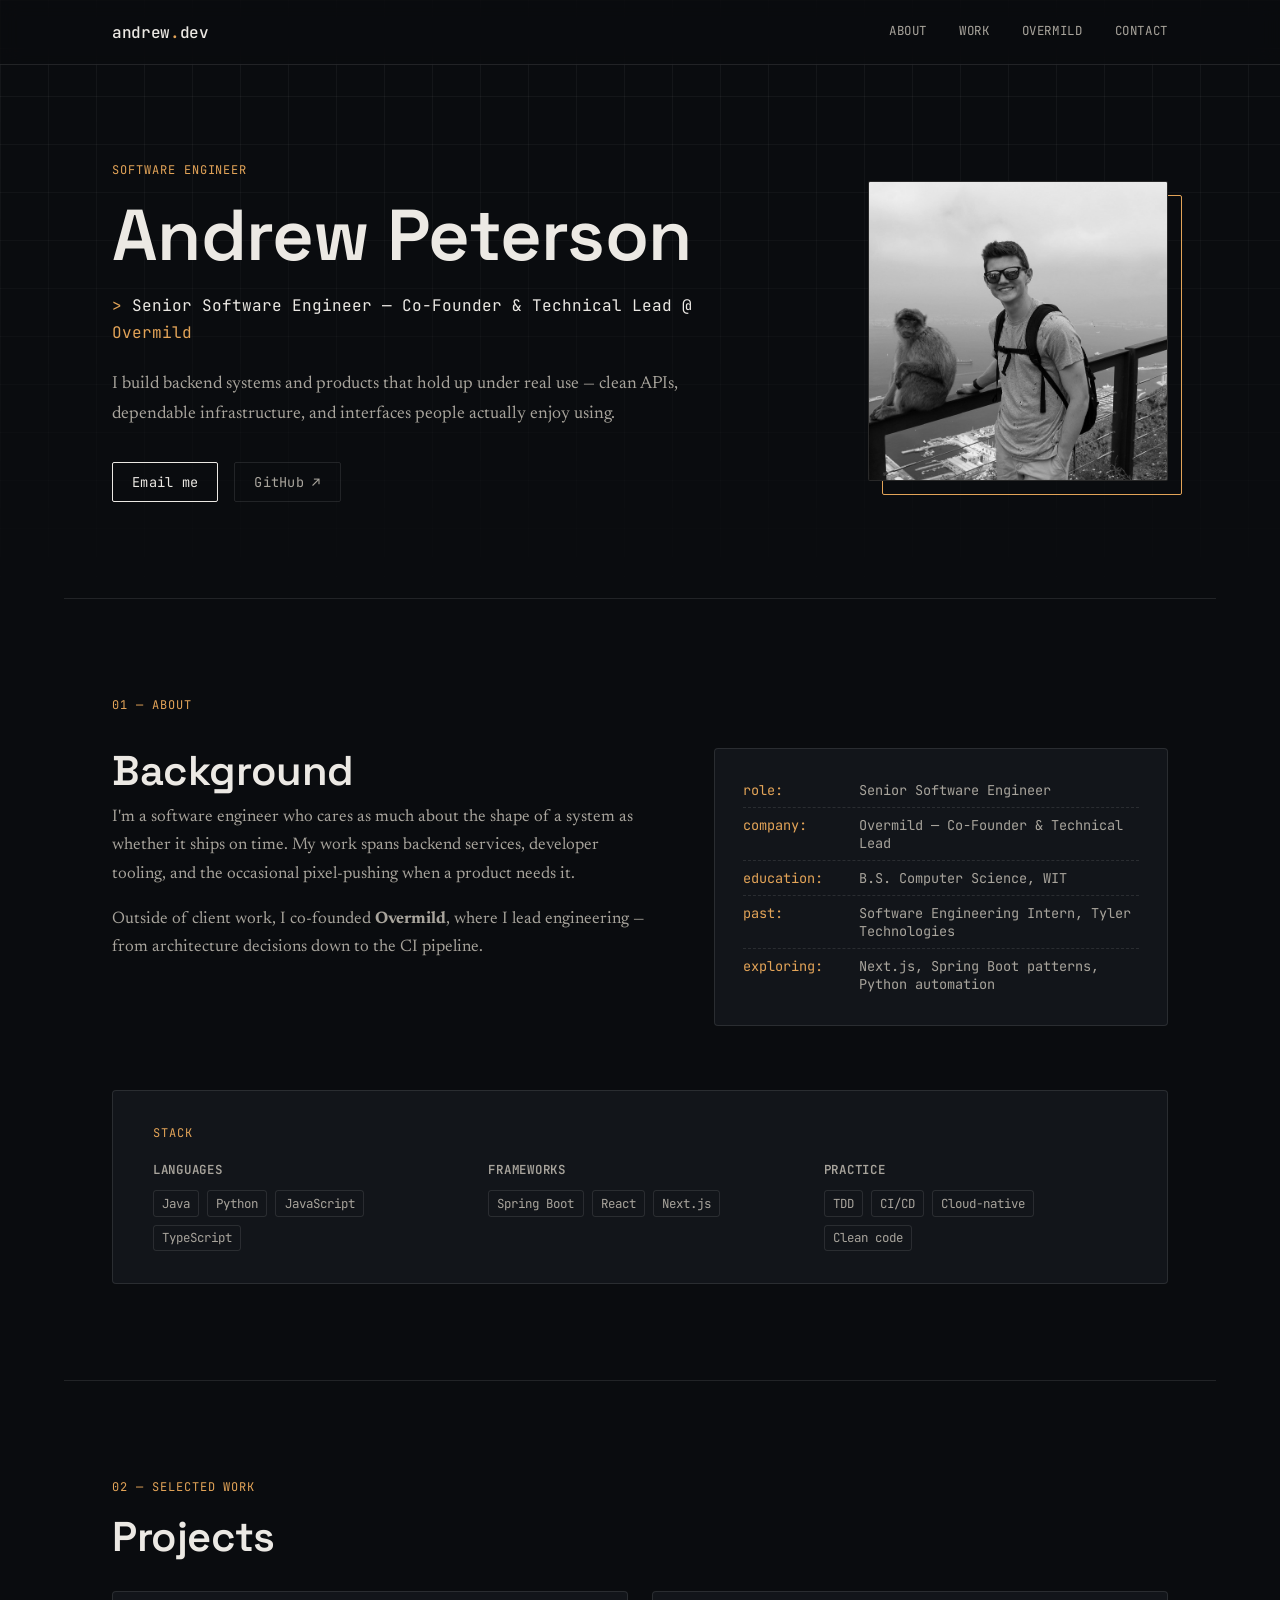
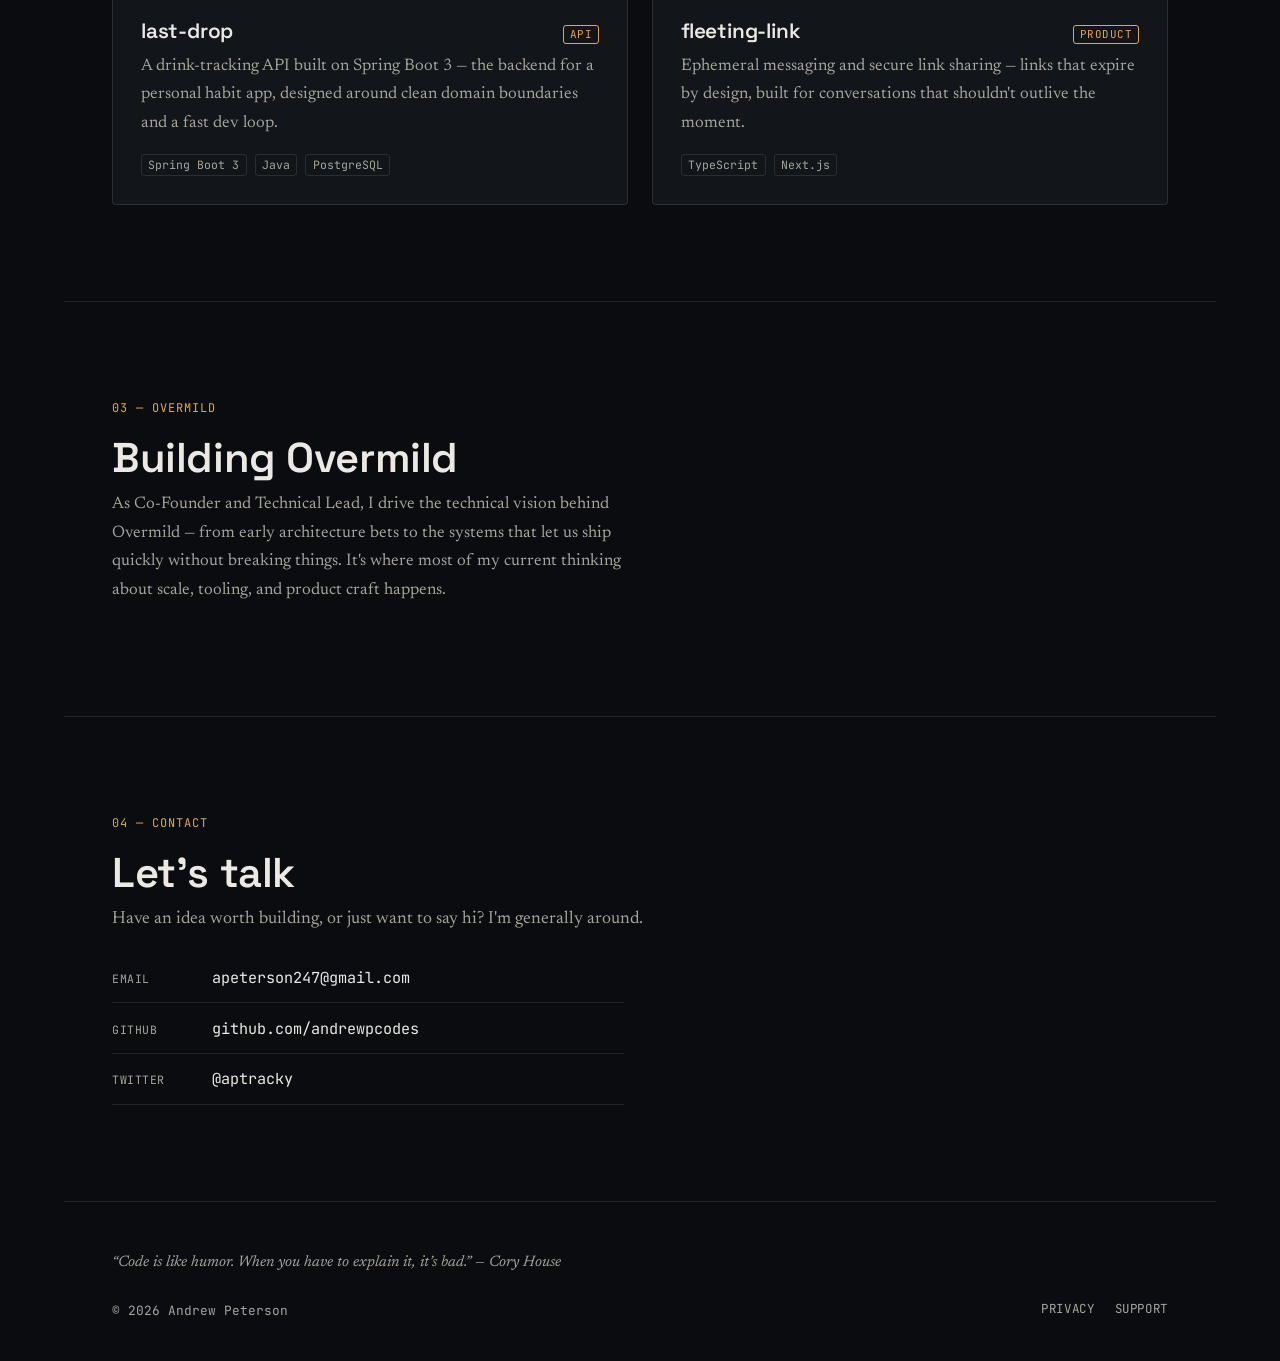
==== commit 9f821917: "Redesign portfolio: dark techie-elegant theme, updated content Replace the generic Bootstrap-era lay" ====
--- a/index.html
+++ b/index.html
@@ -1,57 +1,160 @@
-<html>
-    <body>
-        <style>
-            [data-custom-class='body'], [data-custom-class='body'] * {
-                    background: transparent !important;
-                  }
-          [data-custom-class='title'], [data-custom-class='title'] * {
-                    font-family: Arial !important;
-          font-size: 26px !important;
-          color: #000000 !important;
-                  }
-          [data-custom-class='subtitle'], [data-custom-class='subtitle'] * {
-                    font-family: Arial !important;
-          color: #595959 !important;
-          font-size: 14px !important;
-                  }
-          [data-custom-class='heading_1'], [data-custom-class='heading_1'] * {
-                    font-family: Arial !important;
-          font-size: 19px !important;
-          color: #000000 !important;
-                  }
-          [data-custom-class='heading_2'], [data-custom-class='heading_2'] * {
-                    font-family: Arial !important;
-          font-size: 17px !important;
-          color: #000000 !important;
-                  }
-          [data-custom-class='body_text'], [data-custom-class='body_text'] * {
-                    color: #595959 !important;
-          font-size: 14px !important;
-          font-family: Arial !important;
-                  }
-          [data-custom-class='link'], [data-custom-class='link'] * {
-                    color: #3030F1 !important;
-          font-size: 14px !important;
-          font-family: Arial !important;
-          word-break: break-word !important;
-                  }
-          </style>
-          
-                <div data-custom-class="body">
-                <div><strong><span style="font-size: 26px;"><span data-custom-class="title">PRIVACY NOTICE</span></span></strong></div><div><br></div><div><span style="color: rgb(127, 127, 127);"><strong><span style="font-size: 15px;"><span data-custom-class="subtitle">Last updated <bdt class="question">February 03, 2021</bdt></span></span></strong></span></div><div><br></div><div><br></div><div><br></div><div style="line-height: 1.5;"><span style="color: rgb(127, 127, 127);"><span style="color: rgb(89, 89, 89); font-size: 15px;"><span data-custom-class="body_text">Thank you for choosing to be part of our community at <bdt class="question">Andrew Peterson</bdt><span style="color: rgb(89, 89, 89);"><span data-custom-class="body_text"><bdt class="block-component"></bdt></span></span> ("<span style="color: rgb(89, 89, 89);"><span data-custom-class="body_text"><bdt class="block-component"></bdt></span></span><strong>Company</strong></span><span style="color: rgb(127, 127, 127);"><span style="color: rgb(89, 89, 89);"><span data-custom-class="body_text"><span style="color: rgb(89, 89, 89);"><span data-custom-class="body_text"><bdt class="statement-end-if-in-editor"><span data-custom-class="body_text"></span></bdt></span></span></span></span></span><span data-custom-class="body_text">", "<strong>we</strong>", "<strong>us</strong>", "<strong>our</strong>"). We are committed to protecting your personal information and your right to privacy. If you have any questions or concerns about this privacy notice, or our practices with regards to your personal information, please contact us at <bdt class="question">apeterson247@gmail.com</bdt>.</span></span></span></div><div style="line-height: 1.5;"><span style="font-size: 15px;"><br></span></div><div style="line-height: 1.5;"><span style="font-size: 15px;"><span style="color: rgb(127, 127, 127);"><span data-custom-class="body_text">When you <span style="color: rgb(89, 89, 89);"><span data-custom-class="body_text"><bdt class="block-component"></bdt><bdt class="block-component"></bdt><bdt class="forloop-component"></bdt><bdt class="block-component"></bdt></span></span>use our mobile application, <span style="color: rgb(89, 89, 89);"><span data-custom-class="body_text"><bdt class="statement-end-if-in-editor"></bdt><bdt class="block-component"></bdt><bdt class="forloop-component"></bdt><bdt class="statement-end-if-in-editor"></bdt><bdt class="block-component"></bdt></span></span>as the case may be (the "<strong>App</strong>")<span style="color: rgb(89, 89, 89);"><span data-custom-class="body_text"><bdt class="statement-end-if-in-editor"></bdt></span></span> and more generally, use any of our services (the "<strong>Services</strong>", which include the </span><span style="color: rgb(89, 89, 89);"><span data-custom-class="body_text"><span style="color: rgb(89, 89, 89);"><span data-custom-class="body_text"><bdt class="block-component"><span data-custom-class="body_text"></bdt></span></span><bdt class="block-component"></bdt></span></span></span><span data-custom-class="body_text"><span style="color: rgb(89, 89, 89);"><span data-custom-class="body_text"><bdt class="block-component"></bdt>App<bdt class="statement-end-if-in-editor"><span data-custom-class="body_text"></span></bdt></span></span></span></span><span data-custom-class="body_text">), we appreciate that you are trusting us with your personal information. We take your privacy very seriously. In this privacy notice, we seek to explain to you in the clearest way possible what information we collect, how we use it and what rights you have in relation to it. We hope you take some time to read through it carefully, as it is important. If there are any terms in this privacy notice that you do not agree with, please discontinue use of our Services immediately.</span></span></span></div><div style="line-height: 1.5;"><span style="font-size: 15px;"><br></span></div><div style="line-height: 1.5;"><span style="font-size: 15px;"><span style="color: rgb(127, 127, 127);"><span style="color: rgb(89, 89, 89);"><span data-custom-class="body_text">This privacy notice applies to all information collected through our Services (which, as described above, includes our </span><span style="color: rgb(89, 89, 89);"><span data-custom-class="body_text"><bdt class="block-component"><span data-custom-class="body_text"></bdt></span></span><bdt class="block-component"><bdt class="block-component"></bdt></bdt></span><span data-custom-class="body_text">App<span style="color: rgb(89, 89, 89);"><span data-custom-class="body_text"><bdt class="statement-end-if-in-editor"><span data-custom-class="body_text"></span></bdt></span></span></span></span><span data-custom-class="body_text">), as well as, any related services, sales, marketing or events.</span></span></span></span></div><div style="line-height: 1.5;"><span style="font-size: 15px;"><br></span></div><div style="line-height: 1.5;"><span style="font-size: 15px;"><span style="color: rgb(127, 127, 127);"><span style="color: rgb(89, 89, 89);"><span data-custom-class="body_text"><strong>Please read this privacy notice carefully as it will help you understand what we do with the information that we collect.</strong></span></span></span></span></div><div style="line-height: 1.5;"><span style="font-size: 15px;"><br></span></div><div style="line-height: 1.5;"><span style="font-size: 15px;"><span style="color: rgb(127, 127, 127);"><span style="color: rgb(0, 0, 0);"><strong><span data-custom-class="heading_1">TABLE OF CONTENTS</span></strong></span></span></span></div><div style="line-height: 1.5;"><span style="font-size: 15px;"><br></span></div><div style="line-height: 1.5;"><span style="font-size: 15px;"><a data-custom-class="link" href="#infocollect"><span style="color: rgb(89, 89, 89);">1. WHAT INFORMATION DO WE COLLECT?</span></a><span style="color: rgb(127, 127, 127);"><span style="color: rgb(89, 89, 89);"><span data-custom-class="body_text"><span style="color: rgb(89, 89, 89);"><bdt class="block-component"></bdt></span></span></span></span></span></span></div><div style="line-height: 1.5;"><span style="font-size: 15px;"><span style="color: rgb(89, 89, 89);"><a data-custom-class="link" href="#infoshare">2. WILL YOUR INFORMATION BE SHARED WITH ANYONE?</a></span><span style="color: rgb(127, 127, 127);"><span style="color: rgb(89, 89, 89);"><span data-custom-class="body_text"><span style="color: rgb(89, 89, 89);"><bdt class="block-component"></bdt></span><bdt class="block-component"></bdt></span></span></span></span></span></div><div style="line-height: 1.5;"><span style="font-size: 15px;"><a data-custom-class="link" href="#cookies"><span style="color: rgb(89, 89, 89);">3. DO WE USE COOKIES AND OTHER TRACKING TECHNOLOGIES?</span></a><span style="color: rgb(127, 127, 127);"><span style="color: rgb(89, 89, 89);"><span data-custom-class="body_text"><span style="color: rgb(89, 89, 89);"><bdt class="statement-end-if-in-editor"></bdt><span style="color: rgb(89, 89, 89);"><bdt class="block-component"></bdt><bdt class="block-component"></bdt></span></span><bdt class="block-component"></bdt></span></span></span></span></span></div><div style="line-height: 1.5;"><span style="font-size: 15px;"><a data-custom-class="link" href="#intltransfers"><span style="color: rgb(89, 89, 89);">4. IS YOUR INFORMATION TRANSFERRED INTERNATIONALLY?</span></a><span style="color: rgb(127, 127, 127);"><span style="color: rgb(89, 89, 89);"><span data-custom-class="body_text"><span style="color: rgb(89, 89, 89);"><bdt class="statement-end-if-in-editor"></bdt><bdt class="block-component"></bdt></span></span></span></span></span></div><div style="line-height: 1.5;"><span style="font-size: 15px;"><a data-custom-class="link" href="#inforetain"><span style="color: rgb(89, 89, 89);">5. HOW LONG DO WE KEEP YOUR INFORMATION?</span></a><span style="color: rgb(127, 127, 127);"><span style="color: rgb(89, 89, 89);"><span data-custom-class="body_text"><span style="color: rgb(89, 89, 89);"><span style="color: rgb(89, 89, 89);"><bdt class="block-component"></bdt></span></span></span></span></span></span></div><div style="line-height: 1.5;"><span style="font-size: 15px;"><a data-custom-class="link" href="#infosafe"><span style="color: rgb(89, 89, 89);">6. HOW DO WE KEEP YOUR INFORMATION SAFE?</span></a><span style="color: rgb(127, 127, 127);"><span style="color: rgb(89, 89, 89);"><span data-custom-class="body_text"><span style="color: rgb(89, 89, 89);"><bdt class="statement-end-if-in-editor"></bdt><bdt class="block-component"></bdt></span></span></span></span></span></div><div style="line-height: 1.5;"><span style="font-size: 15px;"><span style="color: rgb(89, 89, 89);"><a data-custom-class="link" href="#privacyrights">7. WHAT ARE YOUR PRIVACY RIGHTS?</a></span></span></div><div style="line-height: 1.5;"><span style="font-size: 15px;"><a data-custom-class="link" href="#DNT"><span style="color: rgb(89, 89, 89);">8. CONTROLS FOR DO-NOT-TRACK FEATURES</span></a></span></div><div style="line-height: 1.5;"><span style="font-size: 15px;"><a data-custom-class="link" href="#caresidents"><span style="color: rgb(89, 89, 89);">9. DO CALIFORNIA RESIDENTS HAVE SPECIFIC PRIVACY RIGHTS?</span></a></span></div><div style="line-height: 1.5;"><span style="font-size: 15px;"><a data-custom-class="link" href="#policyupdates"><span style="color: rgb(89, 89, 89);">10. DO WE MAKE UPDATES TO THIS NOTICE?</span></a></span></div><div style="line-height: 1.5;"><a data-custom-class="link" href="#contact"><span style="color: rgb(89, 89, 89); font-size: 15px;">11. HOW CAN YOU CONTACT US ABOUT THIS NOTICE?</span></a></div><div style="line-height: 1.5;"><a data-custom-class="link" href="#request"><span style="color: rgb(89, 89, 89);">12. HOW CAN YOU REVIEW, UPDATE OR DELETE THE DATA WE COLLECT FROM YOU?</span></a></div><div style="line-height: 1.5;"><br></div><div id="infocollect" style="line-height: 1.5;"><span style="color: rgb(127, 127, 127);"><span style="color: rgb(89, 89, 89); font-size: 15px;"><span style="font-size: 15px; color: rgb(89, 89, 89);"><span style="font-size: 15px; color: rgb(89, 89, 89);"><span id="control" style="color: rgb(0, 0, 0);"><strong><span data-custom-class="heading_1">1. WHAT INFORMATION DO WE COLLECT?</span></strong><span data-custom-class="heading_1"><bdt class="block-component"><span data-custom-class="body_text"></bdt></bdt></span><bdt class="block-component"></bdt><span data-custom-class="body_text"><span style="font-size: 15px;"><bdt class="statement-end-if-in-editor"><bdt class="statement-end-if-in-editor"><span style="font-size: 15px;"><span data-custom-class="body_text"><span style="font-size: 15px;"><span data-custom-class="body_text"><bdt class="statement-end-if-in-editor"><bdt class="statement-end-if-in-editor"><bdt class="block-component"></bdt></bdt></span></span></span></span><span style="color: rgb(89, 89, 89); font-size: 15px;"><span data-custom-class="body_text"><span style="color: rgb(89, 89, 89); font-size: 15px;"><span data-custom-class="body_text"><bdt class="statement-end-if-in-editor"><bdt class="block-component"></bdt></bdt></span></span></span></span></bdt></span></span><bdt class="block-component"></span></bdt></div><div style="line-height: 1.5;"><br></div><div id="infoshare" style="line-height: 1.5;"><span style="color: rgb(127, 127, 127);"><span style="color: rgb(89, 89, 89); font-size: 15px;"><span style="font-size: 15px; color: rgb(89, 89, 89);"><span style="font-size: 15px; color: rgb(89, 89, 89);"><span id="control" style="color: rgb(0, 0, 0);"><strong><span data-custom-class="heading_1">2. WILL YOUR INFORMATION BE SHARED WITH ANYONE?</span></strong></span></span></span></span></span></div><div style="line-height: 1.5;"><br></div><div style="line-height: 1.5;"><span style="font-size: 15px; color: rgb(89, 89, 89);"><span style="font-size: 15px; color: rgb(89, 89, 89);"><span data-custom-class="body_text"><strong><em>In Short:</em></strong><em>  We only share information with your consent, to comply with laws, to provide you with services, to protect your rights, or to fulfill business obligations.</em></span></span></span></div><div style="line-height: 1.5;"><br></div><div style="line-height: 1.5;"><span style="font-size: 15px; color: rgb(89, 89, 89);"><span style="font-size: 15px; color: rgb(89, 89, 89);"><span data-custom-class="body_text">We may process or share your data that we hold based on the following legal basis:<bdt class="block-component"></bdt></span></span></span></div><ul><li style="line-height: 1.5;"><span style="font-size: 15px; color: rgb(89, 89, 89);"><span style="font-size: 15px; color: rgb(89, 89, 89);"><span data-custom-class="body_text"><strong>Consent:</strong> We may process your data if you have given us specific consent to use your personal information for a specific purpose.<span style="font-size: 15px; color: rgb(89, 89, 89);"><span style="font-size: 15px; color: rgb(89, 89, 89);"><span data-custom-class="body_text"><bdt class="statement-end-if-in-editor"></bdt></span></span></span></span></span></span></li></ul><div><span style="font-size: 15px; color: rgb(89, 89, 89);"><span style="font-size: 15px; color: rgb(89, 89, 89);"><span data-custom-class="body_text"><span style="font-size: 15px; color: rgb(89, 89, 89);"><span style="font-size: 15px; color: rgb(89, 89, 89);"><span data-custom-class="body_text"><bdt class="statement-end-if-in-editor"><span style="font-size: 15px; color: rgb(89, 89, 89);"><span style="font-size: 15px; color: rgb(89, 89, 89);"><span data-custom-class="body_text"><bdt class="block-component"></bdt></span></span></span></bdt></span></span></span></span></span></span></div><ul><li style="line-height: 1.5;"><span style="font-size: 15px; color: rgb(89, 89, 89);"><span style="font-size: 15px; color: rgb(89, 89, 89);"><span data-custom-class="body_text"><strong>Legitimate Interests:</strong> We may process your data when it is reasonably necessary to achieve our legitimate business interests.<span style="font-size: 15px; color: rgb(89, 89, 89);"><span style="font-size: 15px; color: rgb(89, 89, 89);"><span data-custom-class="body_text"><span style="font-size: 15px; color: rgb(89, 89, 89);"><span style="font-size: 15px; color: rgb(89, 89, 89);"><span data-custom-class="body_text"><bdt class="statement-end-if-in-editor"></bdt></span></span></span></span></span></span></span></span></span></li></ul><div><span style="font-size: 15px; color: rgb(89, 89, 89);"><span style="font-size: 15px; color: rgb(89, 89, 89);"><span data-custom-class="body_text"><span style="font-size: 15px; color: rgb(89, 89, 89);"><span style="font-size: 15px; color: rgb(89, 89, 89);"><span data-custom-class="body_text"><bdt class="block-component"></bdt></span></span></span></span></span></span></div><ul><li style="line-height: 1.5;"><span style="font-size: 15px; color: rgb(89, 89, 89);"><span style="font-size: 15px; color: rgb(89, 89, 89);"><span data-custom-class="body_text"><strong>Performance of a Contract:</strong> Where we have entered into a contract with you, we may process your personal information to fulfill the terms of our contract.<span style="font-size: 15px; color: rgb(89, 89, 89);"><span style="font-size: 15px; color: rgb(89, 89, 89);"><span data-custom-class="body_text"><span style="font-size: 15px; color: rgb(89, 89, 89);"><span style="font-size: 15px; color: rgb(89, 89, 89);"><span data-custom-class="body_text"><bdt class="statement-end-if-in-editor"></bdt></span></span></span></span></span></span></span></span></span></li></ul><div><span style="font-size: 15px; color: rgb(89, 89, 89);"><span style="font-size: 15px; color: rgb(89, 89, 89);"><span data-custom-class="body_text"><span style="font-size: 15px; color: rgb(89, 89, 89);"><span style="font-size: 15px; color: rgb(89, 89, 89);"><span data-custom-class="body_text"><bdt class="block-component"></bdt></span></span></span></span></span></span></div><ul><li style="line-height: 1.5;"><span style="font-size: 15px; color: rgb(89, 89, 89);"><span style="font-size: 15px; color: rgb(89, 89, 89);"><span data-custom-class="body_text"><strong>Legal Obligations:</strong> We may disclose your information where we are legally required to do so in order to comply with applicable law, governmental requests, a judicial proceeding, court order, or legal process, such as in response to a court order or a subpoena (including in response to public authorities to meet national security or law enforcement requirements).<span style="font-size: 15px; color: rgb(89, 89, 89);"><span style="font-size: 15px; color: rgb(89, 89, 89);"><span data-custom-class="body_text"><span style="font-size: 15px; color: rgb(89, 89, 89);"><span style="font-size: 15px; color: rgb(89, 89, 89);"><span data-custom-class="body_text"><bdt class="statement-end-if-in-editor"></bdt></span></span></span></span></span></span></span></span></span></li></ul><div><span style="font-size: 15px; color: rgb(89, 89, 89);"><span style="font-size: 15px; color: rgb(89, 89, 89);"><span data-custom-class="body_text"><span style="font-size: 15px; color: rgb(89, 89, 89);"><span style="font-size: 15px; color: rgb(89, 89, 89);"><span data-custom-class="body_text"><bdt class="block-component"></bdt></span></span></span></span></span></span></div><ul><li style="line-height: 1.5;"><span style="font-size: 15px; color: rgb(89, 89, 89);"><span style="font-size: 15px; color: rgb(89, 89, 89);"><span data-custom-class="body_text"><strong>Vital Interests:</strong> We may disclose your information where we believe it is necessary to investigate, prevent, or take action regarding potential violations of our policies, suspected fraud, situations involving potential threats to the safety of any person and illegal activities, or as evidence in litigation in which we are involved.<span style="font-size: 15px; color: rgb(89, 89, 89);"><span style="font-size: 15px; color: rgb(89, 89, 89);"><span data-custom-class="body_text"><span style="font-size: 15px; color: rgb(89, 89, 89);"><span style="font-size: 15px; color: rgb(89, 89, 89);"><span data-custom-class="body_text"><bdt class="statement-end-if-in-editor"></bdt></span></span></span></span></span></span></span></span></span></li></ul><div style="line-height: 1.5;"><span style="font-size: 15px; color: rgb(89, 89, 89);"><span style="font-size: 15px; color: rgb(89, 89, 89);"><span data-custom-class="body_text">More specifically, we may need to process your data or share your personal information in the following situations:</span></span></span></div><ul><li style="line-height: 1.5;"><span style="font-size: 15px; color: rgb(89, 89, 89);"><span style="font-size: 15px; color: rgb(89, 89, 89);"><span data-custom-class="body_text"><strong>Business Transfers.</strong> We may share or transfer your information in connection with, or during negotiations of, any merger, sale of company assets, financing, or acquisition of all or a portion of our business to another company.</span></span></span></li></ul><div><span style="font-size: 15px;"><span style="color: rgb(89, 89, 89);"><span data-custom-class="body_text"><bdt class="block-component"></bdt></span></span></span></span></span></span></span></span></li></ul><div><span style="font-size: 15px;"><span style="color: rgb(89, 89, 89);"><span data-custom-class="body_text"><bdt class="block-component"></bdt></span></span></span></span></span></bdt></span></span></span></span></span></span></span></span></li></ul><div><span style="font-size: 15px;"><span style="color: rgb(89, 89, 89);"><span style="font-size: 15px;"><span style="color: rgb(89, 89, 89);"><span data-custom-class="body_text"><bdt class="block-component"></bdt></span></span></span></span></span></span></span></span></li></ul><div><span style="font-size: 15px;"><span style="color: rgb(89, 89, 89);"><span data-custom-class="body_text"><bdt class="block-component"></bdt></span></span></span></span></span></li></ul><div><span style="font-size: 15px;"><span style="color: rgb(89, 89, 89);"><span data-custom-class="body_text"><bdt class="block-component"></bdt></span></span></span></span></span></span></span></span></li></ul><div><span style="font-size: 15px;"><span style="color: rgb(89, 89, 89);"><span style="font-size: 15px;"><span data-custom-class="body_text"><bdt class="block-component"></bdt></span><span style="color: rgb(89, 89, 89);"><bdt class="block-component"><span data-custom-class="body_text"></bdt></span></span></span></span></span></span></span><span data-custom-class="body_text"><span style="font-size: 15px;"><span style="color: rgb(89, 89, 89);"><span data-custom-class="body_text"><span style="font-size: 15px;"><span style="color: rgb(89, 89, 89);"><span data-custom-class="body_text"><bdt class="statement-end-if-in-editor"></bdt></span></span></span></span></span></span></span></span></span></span></span></span></li></ul><div style="line-height: 1.5;"><span style="color: rgb(89, 89, 89);"><bdt class="block-component"></bdt></span></div><div><span style="color: rgb(89, 89, 89); font-size: 15px;"><span style="font-size: 15px;"><span style="color: rgb(89, 89, 89);"><span style="font-size: 15px;"><span style="color: rgb(89, 89, 89);"><bdt class="block-component"><span data-custom-class="heading_1"></span></bdt></span></span></span></span></span></div><div style="line-height: 1.5;"><br></div><div id="cookies" style="line-height: 1.5;"><span style="color: rgb(127, 127, 127);"><span style="color: rgb(89, 89, 89); font-size: 15px;"><span style="font-size: 15px; color: rgb(89, 89, 89);"><span style="font-size: 15px; color: rgb(89, 89, 89);"><span id="control" style="color: rgb(0, 0, 0);"><strong><span data-custom-class="heading_1">3. DO WE USE COOKIES AND OTHER TRACKING TECHNOLOGIES?</span></strong></span></span></span></span></span></div><div style="line-height: 1.5;"><br></div><div style="line-height: 1.5;"><span style="font-size: 15px; color: rgb(89, 89, 89);"><span style="font-size: 15px; color: rgb(89, 89, 89);"><span data-custom-class="body_text"><strong><em>In Short: </em></strong><em> We may use cookies and other tracking technologies to collect and store your information.</em></span></span></span></div><div style="line-height: 1.5;"><br></div><div style="line-height: 1.5;"><span style="font-size: 15px; color: rgb(89, 89, 89);"><span style="font-size: 15px; color: rgb(89, 89, 89);"><span data-custom-class="body_text">We may use cookies and similar tracking technologies (like web beacons and pixels) to access or store information. Specific information about how we use such technologies and how you can refuse certain cookies is set out in our Cookie Notice<span style="color: rgb(89, 89, 89); font-size: 15px;"><span data-custom-class="body_text"><bdt class="block-component"></bdt>.</span><span style="color: rgb(89, 89, 89); font-size: 15px;"><span style="font-size: 15px;"><span style="color: rgb(89, 89, 89);"><span style="font-size: 15px;"><span style="color: rgb(89, 89, 89);"><span data-custom-class="body_text"><bdt class="statement-end-if-in-editor"></bdt></span><span data-custom-class="body_text"><bdt class="block-component"></bdt><bdt class="block-component"></bdt></span><bdt class="block-component"><span data-custom-class="body_text"><bdt class="block-component"></bdt></span></bdt></span></span></span></span></span></span></span></span></span></span></span></div><div style="line-height: 1.5;"><br></div><div id="intltransfers" style="line-height: 1.5;"><span style="color: rgb(127, 127, 127);"><span style="color: rgb(89, 89, 89); font-size: 15px;"><span style="font-size: 15px; color: rgb(89, 89, 89);"><span style="font-size: 15px; color: rgb(89, 89, 89);"><span id="control" style="color: rgb(0, 0, 0);"><strong><span data-custom-class="heading_1">4. IS YOUR INFORMATION TRANSFERRED INTERNATIONALLY?</span></strong> </span> </span> </span> </span> </span></div><div style="line-height: 1.5;"><br></div><div style="line-height: 1.5;"><span style="font-size: 15px; color: rgb(89, 89, 89);"><span style="font-size: 15px; color: rgb(89, 89, 89);"><span data-custom-class="body_text"><strong><em>In Short:  </em></strong><em>We may transfer, store, and process your information in countries other than your own.</em></span></span></span></div><div style="line-height: 1.5;"><br></div><div style="line-height: 1.5;"><span style="font-size: 15px; color: rgb(89, 89, 89);"><span style="font-size: 15px; color: rgb(89, 89, 89);"><span data-custom-class="body_text">Our servers are located in<span style="font-size: 15px;"><span style="color: rgb(89, 89, 89);"><span data-custom-class="body_text"><bdt class="forloop-component"></bdt></span></span></span>. If you are accessing our <span style="font-size: 15px;"><span style="color: rgb(89, 89, 89);"><span data-custom-class="body_text"><span style="color: rgb(89, 89, 89); font-size: 15px;"><span data-custom-class="body_text"><span style="font-size: 15px;"><span style="color: rgb(89, 89, 89);"><span data-custom-class="body_text"><span style="font-size: 15px;"><span style="color: rgb(89, 89, 89);"><span data-custom-class="body_text"><bdt class="block-component"></bdt><bdt class="block-component"></bdt><bdt class="block-component"></bdt>App<bdt class="statement-end-if-in-editor"></bdt></span></span></span></span></span></span></span></span></span></span></span> from outside<span style="font-size: 15px;"><span style="color: rgb(89, 89, 89);"><span data-custom-class="body_text"><bdt class="forloop-component"></bdt></span></span></span>, please be aware that your information may be transferred to, stored, and processed by us in our facilities and by those third parties with whom we may share your personal information (see "<a data-custom-class="link" href="#infoshare"><span style="font-size: 15px;"><span style="color: rgb(89, 89, 89);">WILL YOUR INFORMATION BE SHARED WITH ANYONE?</span></span></a>" above), in <span style="font-size: 15px;"><span style="color: rgb(89, 89, 89);"><span data-custom-class="body_text"><bdt class="forloop-component"></bdt></span></span></span> and other countries.</span></span></span></div><div style="line-height: 1.5;"><br></div><div style="line-height: 1.5;"><span style="font-size: 15px; color: rgb(89, 89, 89);"><span style="font-size: 15px; color: rgb(89, 89, 89);"><span data-custom-class="body_text">If you are a resident in the European Economic Area, then these countries may not necessarily have data protection laws or other similar laws as comprehensive as those in your country. We will however take all necessary measures to protect your personal information in accordance with this privacy notice and applicable law.<span style="font-size: 15px;"><span style="color: rgb(89, 89, 89);"><span data-custom-class="body_text"><bdt class="block-component"></bdt></span></span></span></span></span></span></span></span></span><span style="font-size: 15px;"><span style="color: rgb(89, 89, 89);"><span data-custom-class="body_text"><bdt class="block-component"></bdt></span></span></span></span></span></span></span><span style="font-size: 15px; color: rgb(89, 89, 89);"><span style="font-size: 15px; color: rgb(89, 89, 89);"><span data-custom-class="body_text"><span style="font-size: 15px;"><span style="color: rgb(89, 89, 89);"><span data-custom-class="body_text"><bdt class="block-component"></bdt></span></span></span></span></span><span style="font-size: 15px; color: rgb(89, 89, 89);"><span style="font-size: 15px; color: rgb(89, 89, 89);"><span data-custom-class="body_text"><span style="color: rgb(89, 89, 89); font-size: 15px;"><span style="color: rgb(89, 89, 89); font-size: 15px;"><span style="color: rgb(89, 89, 89); font-size: 15px;"><span style="color: rgb(89, 89, 89); font-size: 15px;"><span style="color: rgb(89, 89, 89); font-size: 15px;"><span style="font-size: 15px;"><span style="color: rgb(89, 89, 89);"><span style="font-size: 15px;"><span style="color: rgb(89, 89, 89);"><span data-custom-class="body_text"><bdt class="statement-end-if-in-editor"><span style="color: rgb(89, 89, 89); font-size: 15px;"><span style="color: rgb(89, 89, 89); font-size: 15px;"><span style="color: rgb(89, 89, 89); font-size: 15px;"><span style="color: rgb(89, 89, 89); font-size: 15px;"><span style="color: rgb(89, 89, 89); font-size: 15px;"><span style="font-size: 15px;"><span style="color: rgb(89, 89, 89);"><span style="font-size: 15px;"><span style="color: rgb(89, 89, 89);"><span data-custom-class="body_text"><bdt class="block-component"></span></bdt></span></span></span></span></span></span></span></span></span></span></span></div><div style="line-height: 1.5;"><br></div><div id="inforetain" style="line-height: 1.5;"><span style="color: rgb(127, 127, 127);"><span style="color: rgb(89, 89, 89); font-size: 15px;"><span style="font-size: 15px; color: rgb(89, 89, 89);"><span style="font-size: 15px; color: rgb(89, 89, 89);"><span id="control" style="color: rgb(0, 0, 0);"><strong><span data-custom-class="heading_1">5. HOW LONG DO WE KEEP YOUR INFORMATION?</span></strong></span></span></span></span></span></div><div style="line-height: 1.5;"><br></div><div style="line-height: 1.5;"><span style="font-size: 15px; color: rgb(89, 89, 89);"><span style="font-size: 15px; color: rgb(89, 89, 89);"><span data-custom-class="body_text"><strong><em>In Short: </em></strong><em> We keep your information for as long as necessary to fulfill the purposes outlined in this privacy notice unless otherwise required by law.</em></span></span></span></div><div style="line-height: 1.5;"><br></div><div style="line-height: 1.5;"><span style="font-size: 15px; color: rgb(89, 89, 89);"><span style="font-size: 15px; color: rgb(89, 89, 89);"><span data-custom-class="body_text">We will only keep your personal information for as long as it is necessary for the purposes set out in this privacy notice, unless a longer retention period is required or permitted by law (such as tax, accounting or other legal requirements). No purpose in this notice will require us keeping your personal information for longer than <span style="font-size: 15px;"><span style="color: rgb(89, 89, 89);"><span data-custom-class="body_text"><bdt class="block-component"></bdt><bdt class="question">__________</bdt><bdt class="statement-end-if-in-editor"></bdt></span></span></span>.</span></span></span></div><div style="line-height: 1.5;"><br></div><div style="line-height: 1.5;"><span style="font-size: 15px; color: rgb(89, 89, 89);"><span style="font-size: 15px; color: rgb(89, 89, 89);"><span data-custom-class="body_text">When we have no ongoing legitimate business need to process your personal information, we will either delete or anonymize such information, or, if this is not possible (for example, because your personal information has been stored in backup archives), then we will securely store your personal information and isolate it from any further processing until deletion is possible.<span style="color: rgb(89, 89, 89);"><bdt class="block-component"></bdt></span></span></span></span></div><div style="line-height: 1.5;"><br></div><div id="infosafe" style="line-height: 1.5;"><span style="color: rgb(127, 127, 127);"><span style="color: rgb(89, 89, 89); font-size: 15px;"><span style="font-size: 15px; color: rgb(89, 89, 89);"><span style="font-size: 15px; color: rgb(89, 89, 89);"><span id="control" style="color: rgb(0, 0, 0);"><strong><span data-custom-class="heading_1">6. HOW DO WE KEEP YOUR INFORMATION SAFE?</span></strong></span></span></span></span></span></div><div style="line-height: 1.5;"><br></div><div style="line-height: 1.5;"><span style="font-size: 15px; color: rgb(89, 89, 89);"><span style="font-size: 15px; color: rgb(89, 89, 89);"><span data-custom-class="body_text"><strong><em>In Short: </em></strong><em> We aim to protect your personal information through a system of organizational and technical security measures.</em></span></span></span></div><div style="line-height: 1.5;"><br></div><div style="line-height: 1.5;"><span style="font-size: 15px; color: rgb(89, 89, 89);"><span style="font-size: 15px; color: rgb(89, 89, 89);"><span data-custom-class="body_text">We have implemented appropriate technical and organizational security measures designed to protect the security of any personal information we process. However, despite our safeguards and efforts to secure your information, no electronic transmission over the Internet or information storage technology can be guaranteed to be 100% secure, so we cannot promise or guarantee that hackers, cybercriminals, or other unauthorized third parties will not be able to defeat our security, and improperly collect, access, steal, or modify your information. Although we will do our best to protect your personal information, transmission of personal information to and from our <span style="color: rgb(89, 89, 89); font-size: 15px;"><span data-custom-class="body_text"><span style="font-size: 15px;"><span style="color: rgb(89, 89, 89);"><span data-custom-class="body_text"><span style="font-size: 15px;"><span style="color: rgb(89, 89, 89);"><span data-custom-class="body_text"><bdt class="block-component"></bdt><bdt class="block-component"></bdt><bdt class="block-component"></bdt>App<bdt class="statement-end-if-in-editor"></bdt></span></span></span></span></span></span></span></span> is at your own risk. You should only access the <span style="color: rgb(89, 89, 89); font-size: 15px;"><span data-custom-class="body_text"><span style="font-size: 15px;"><span style="color: rgb(89, 89, 89);"><span data-custom-class="body_text"><span style="font-size: 15px;"><span style="color: rgb(89, 89, 89);"><span data-custom-class="body_text"><bdt class="block-component"></bdt><bdt class="block-component"></bdt><bdt class="block-component"></bdt>App<bdt class="statement-end-if-in-editor"></bdt></span></span></span></span></span></span></span></span> within a secure environment.<span style="color: rgb(89, 89, 89);"><bdt class="statement-end-if-in-editor"></bdt></span><span style="color: rgb(89, 89, 89); font-size: 15px;"><span data-custom-class="body_text"><bdt class="block-component"></bdt></span></span></span></span></span></span></div><div style="line-height: 1.5;"><br></div><div id="privacyrights" style="line-height: 1.5;"><span style="color: rgb(127, 127, 127);"><span style="color: rgb(89, 89, 89); font-size: 15px;"><span style="font-size: 15px; color: rgb(89, 89, 89);"><span style="font-size: 15px; color: rgb(89, 89, 89);"><span id="control" style="color: rgb(0, 0, 0);"><strong><span data-custom-class="heading_1">7. WHAT ARE YOUR PRIVACY RIGHTS?</span></strong></span></span></span></span></span></div><div style="line-height: 1.5;"><br></div><div style="line-height: 1.5;"><span style="font-size: 15px; color: rgb(89, 89, 89);"><span style="font-size: 15px; color: rgb(89, 89, 89);"><span data-custom-class="body_text"><strong><em>In Short:</em></strong><em>  <span style="color: rgb(89, 89, 89);"><span style="font-size: 15px;"><span data-custom-class="body_text"><em><bdt class="block-component"></bdt></em></span></span></span>You may review, change, or terminate your account at any time.</em><span style="color: rgb(89, 89, 89);"><span style="font-size: 15px;"><bdt class="block-component"></bdt></span></span></span></span></span></span></span></span></div><div style="line-height: 1.5;"><span style="font-size: 15px; color: rgb(89, 89, 89);"> </span></div><div style="line-height: 1.5;"><span style="font-size: 15px; color: rgb(89, 89, 89);"><span style="font-size: 15px; color: rgb(89, 89, 89);"><span data-custom-class="body_text">If you are a resident in the European Economic Area and you believe we are unlawfully processing your personal information, you also have the right to complain to your local data protection supervisory authority. You can find their contact details here: <span style="font-size: 15px;"><span style="color: rgb(89, 89, 89);"><span data-custom-class="body_text"><span style="color: rgb(48, 48, 241);"><span data-custom-class="body_text"><a data-custom-class="link" href="http://ec.europa.eu/justice/data-protection/bodies/authorities/index_en.htm" rel="noopener noreferrer" target="_blank"><span style="font-size: 15px;">http://ec.europa.eu/justice/data-protection/bodies/authorities/index_en.htm</span></a></span></span></span></span></span>.</span></span></span></div><div style="line-height: 1.5;"><br></div><div style="line-height: 1.5;"><span style="font-size: 15px; color: rgb(89, 89, 89);"><span style="font-size: 15px; color: rgb(89, 89, 89);"><span data-custom-class="body_text">If you are a resident in Switzerland, the contact details for the data protection authorities are available here: <span style="font-size: 15px;"><span style="color: rgb(89, 89, 89);"><span data-custom-class="body_text"><span style="color: rgb(48, 48, 241);"><span data-custom-class="body_text"><span style="font-size: 15px;"><a data-custom-class="link" href="https://www.edoeb.admin.ch/edoeb/en/home.html" rel="noopener noreferrer" target="_blank">https://www.edoeb.admin.ch/edoeb/en/home.html</a></span></span></span></span></span></span>.<bdt class="block-component"></bdt><bdt class="block-component"></bdt></span></span></span></span></span></span></span><span data-custom-class="body_text"><bdt class="block-component"></bdt></span></span></span></span></span></span></span></span></bdt></div><div style="line-height: 1.5;"><br></div><div id="DNT" style="line-height: 1.5;"><span style="color: rgb(127, 127, 127);"><span style="color: rgb(89, 89, 89); font-size: 15px;"><span style="font-size: 15px; color: rgb(89, 89, 89);"><span style="font-size: 15px; color: rgb(89, 89, 89);"><span id="control" style="color: rgb(0, 0, 0);"><strong><span data-custom-class="heading_1">8. CONTROLS FOR DO-NOT-TRACK FEATURES</span></strong></span></span></span></span></span></div><div style="line-height: 1.5;"><br></div><div style="line-height: 1.5;"><span style="font-size: 15px; color: rgb(89, 89, 89);"><span style="font-size: 15px; color: rgb(89, 89, 89);"><span data-custom-class="body_text">Most web browsers and some mobile operating systems and mobile applications include a Do-Not-Track ("DNT") feature or setting you can activate to signal your privacy preference not to have data about your online browsing activities monitored and collected. At this stage no uniform technology standard for recognizing and implementing DNT signals has been finalized. As such, we do not currently respond to DNT browser signals or any other mechanism that automatically communicates your choice not to be tracked online. If a standard for online tracking is adopted that we must follow in the future, we will inform you about that practice in a revised version of this privacy notice.</span></span> </span></div><div style="line-height: 1.5;"><br></div><div id="caresidents" style="line-height: 1.5;"><span style="color: rgb(127, 127, 127);"><span style="color: rgb(89, 89, 89); font-size: 15px;"><span style="font-size: 15px; color: rgb(89, 89, 89);"><span style="font-size: 15px; color: rgb(89, 89, 89);"><span id="control" style="color: rgb(0, 0, 0);"><strong><span data-custom-class="heading_1">9. DO CALIFORNIA RESIDENTS HAVE SPECIFIC PRIVACY RIGHTS?</span></strong></span></span></span></span></span></div><div style="line-height: 1.5;"><br></div><div style="line-height: 1.5;"><span style="font-size: 15px; color: rgb(89, 89, 89);"><span style="font-size: 15px; color: rgb(89, 89, 89);"><span data-custom-class="body_text"><strong><em>In Short: </em></strong><em> Yes, if you are a resident of California, you are granted specific rights regarding access to your personal information.</em></span></span></span></div><div style="line-height: 1.5;"><br></div><div style="line-height: 1.5;"><span style="font-size: 15px; color: rgb(89, 89, 89);"><span style="font-size: 15px; color: rgb(89, 89, 89);"><span data-custom-class="body_text">California Civil Code Section 1798.83, also known as the "Shine The Light" law, permits our users who are California residents to request and obtain from us, once a year and free of charge, information about categories of personal information (if any) we disclosed to third parties for direct marketing purposes and the names and addresses of all third parties with which we shared personal information in the immediately preceding calendar year. If you are a California resident and would like to make such a request, please submit your request in writing to us using the contact information provided below.</span></span></span></div><div style="line-height: 1.5;"><br></div><div style="line-height: 1.5;"><span style="font-size: 15px; color: rgb(89, 89, 89);"><span style="font-size: 15px; color: rgb(89, 89, 89);"><span data-custom-class="body_text">If you are under 18 years of age, reside in California, and have a registered account with <span style="color: rgb(89, 89, 89); font-size: 15px;"><span data-custom-class="body_text"><span style="color: rgb(89, 89, 89); font-size: 15px;"><span data-custom-class="body_text"><span style="font-size: 15px;"><span style="color: rgb(89, 89, 89);"><span data-custom-class="body_text"><bdt class="block-component"></bdt><bdt class="block-component"></bdt><bdt class="block-component"></bdt>the App<bdt class="statement-end-if-in-editor"></bdt></span></span></span></span></span></span></span>, you have the right to request removal of unwanted data that you publicly post on the <span style="color: rgb(89, 89, 89); font-size: 15px;"><span data-custom-class="body_text"><span style="color: rgb(89, 89, 89); font-size: 15px;"><span data-custom-class="body_text"><span style="font-size: 15px;"><span style="color: rgb(89, 89, 89);"><span data-custom-class="body_text"><bdt class="block-component"></bdt><bdt class="block-component"></bdt><bdt class="block-component"></bdt>App<bdt class="statement-end-if-in-editor"></bdt></span></span></span></span></span></span></span>. To request removal of such data, please contact us using the contact information provided below, and include the email address associated with your account and a statement that you reside in California. We will make sure the data is not publicly displayed on the <span style="color: rgb(89, 89, 89); font-size: 15px;"><span data-custom-class="body_text"><span style="color: rgb(89, 89, 89); font-size: 15px;"><span data-custom-class="body_text"><span style="font-size: 15px;"><span style="color: rgb(89, 89, 89);"><span data-custom-class="body_text"><bdt class="block-component"></bdt><bdt class="block-component"></bdt><bdt class="block-component"></bdt>App<bdt class="statement-end-if-in-editor"></bdt></span></span></span></span></span></span></span>, but please be aware that the data may not be completely or comprehensively removed from all our systems (e.g. backups, etc.).<span style="color: rgb(89, 89, 89); font-size: 15px;"><span data-custom-class="body_text"><bdt class="block-component"></span></bdt></span></span></span></span></span></span></span></span></span></span></div><div style="line-height: 1.5;"><br></div><div id="policyupdates" style="line-height: 1.5;"><span style="color: rgb(127, 127, 127);"><span style="color: rgb(89, 89, 89); font-size: 15px;"><span style="font-size: 15px; color: rgb(89, 89, 89);"><span style="font-size: 15px; color: rgb(89, 89, 89);"><span id="control" style="color: rgb(0, 0, 0);"><strong><span data-custom-class="heading_1">10. DO WE MAKE UPDATES TO THIS NOTICE?</span></strong> </span> </span> </span> </span> </span></div><div style="line-height: 1.5;"><em><br></em></div><div style="line-height: 1.5;"><span style="font-size: 15px; color: rgb(89, 89, 89);"><span style="font-size: 15px; color: rgb(89, 89, 89);"><span data-custom-class="body_text"><em><strong>In Short: </strong> Yes, we will update this notice as necessary to stay compliant with relevant laws.</em></span></span></span></div><div style="line-height: 1.5;"><br></div><div style="line-height: 1.5;"><span style="font-size: 15px; color: rgb(89, 89, 89);"><span style="font-size: 15px; color: rgb(89, 89, 89);"><span data-custom-class="body_text">We may update this privacy notice from time to time. The updated version will be indicated by an updated "Revised" date and the updated version will be effective as soon as it is accessible. If we make material changes to this privacy notice, we may notify you either by prominently posting a notice of such changes or by directly sending you a notification. We encourage you to review this privacy notice frequently to be informed of how we are protecting your information.</span></span></span></div><div style="line-height: 1.5;"><br></div><div id="contact" style="line-height: 1.5;"><span style="color: rgb(127, 127, 127);"><span style="color: rgb(89, 89, 89); font-size: 15px;"><span style="font-size: 15px; color: rgb(89, 89, 89);"><span style="font-size: 15px; color: rgb(89, 89, 89);"><span id="control" style="color: rgb(0, 0, 0);"><strong><span data-custom-class="heading_1">11. HOW CAN YOU CONTACT US ABOUT THIS NOTICE?</span></strong> </span> </span> </span> </span> </span></div><div style="line-height: 1.5;"><br></div><div style="line-height: 1.5;"><span style="font-size: 15px; color: rgb(89, 89, 89);"><span style="font-size: 15px; color: rgb(89, 89, 89);"><span data-custom-class="body_text">If you have questions or comments about this notice, you may <span style="color: rgb(89, 89, 89); font-size: 15px;"><span data-custom-class="body_text"><bdt class="block-component"></bdt>email us at <bdt class="question">__________</bdt><bdt class="statement-end-if-in-editor"></bdt></span></span><span style="font-size: 15px; color: rgb(89, 89, 89);"><span style="font-size: 15px; color: rgb(89, 89, 89);"><span data-custom-class="body_text"> or by post to:</span></span></span></span></span></span></div><div style="line-height: 1.5;"><br></div><div style="line-height: 1.5;"><span style="font-size: 15px; color: rgb(89, 89, 89);"><span style="font-size: 15px; color: rgb(89, 89, 89);"><span data-custom-class="body_text"><span style="font-size: 15px;"><span style="color: rgb(89, 89, 89);"><span style="color: rgb(89, 89, 89);"><span data-custom-class="body_text"><bdt class="question">Andrew Peterson</bdt></span></span></span></span></span><span data-custom-class="body_text"><span style="color: rgb(89, 89, 89);"><span data-custom-class="body_text"><bdt class="block-component"></bdt></span></span></bdt></span></span></span></span></div><div style="line-height: 1.5;"><span style="font-size: 15px;"><span data-custom-class="body_text"><bdt class="question">111 Morse Road</bdt><span style="color: rgb(89, 89, 89);"><span style="font-size: 15px;"><bdt class="block-component"></bdt></span></span></span></bdt></span></div><div style="line-height: 1.5;"><span style="font-size: 15px;"><span data-custom-class="body_text"><bdt class="question">New Gloucester</bdt><span style="color: rgb(89, 89, 89);"><span style="font-size: 15px;"><bdt class="block-component"></bdt><bdt class="block-component"></bdt>, <bdt class="question">ME</bdt><bdt class="statement-end-if-in-editor"></bdt><bdt class="block-component"></bdt><bdt class="block-component"></bdt> <bdt class="question">04260</bdt><bdt class="statement-end-if-in-editor"></bdt></span><span style="font-size: 15px;"><bdt class="block-component"></bdt><bdt class="block-component"></bdt><bdt class="block-component"></bdt></span></span></span></span></div><div style="line-height: 1.5;"><span data-custom-class="body_text" style="font-size: 15px;"><bdt class="question">United States<span data-custom-class="body_text"><span style="color: rgb(89, 89, 89);"><span style="font-size: 15px;"><span data-custom-class="body_text"><span style="color: rgb(89, 89, 89);"><span style="font-size: 15px;"><span data-custom-class="body_text"><span style="color: rgb(89, 89, 89);"><span style="font-size: 15px;"><bdt class="statement-end-if-in-editor"></bdt></span></span></span></span></span></span><bdt class="else-block"></bdt></span></span></span></bdt><bdt class="statement-end-if-in-editor"></bdt></span></span></span><span data-custom-class="body_text"><span style="color: rgb(89, 89, 89);"><span style="font-size: 15px;"><bdt class="statement-end-if-in-editor"></bdt></span></span></span><span style="color: rgb(89, 89, 89);"><span style="font-size: 15px;"><span data-custom-class="body_text"><bdt class="block-component"><bdt class="block-component"></bdt></span></span></div><div style="line-height: 1.5;"><br></div><div id="request" style="line-height: 1.5;"><span style="color: rgb(127, 127, 127);"><span style="color: rgb(89, 89, 89); font-size: 15px;"><span style="font-size: 15px; color: rgb(89, 89, 89);"><span style="font-size: 15px; color: rgb(89, 89, 89);"><span id="control" style="color: rgb(0, 0, 0);"><strong><span data-custom-class="heading_1">12. HOW CAN YOU REVIEW, UPDATE, OR DELETE THE DATA WE COLLECT FROM YOU?</span></strong> </span> </span> </span> </span> </span></div><div style="line-height: 1.5;"><br></div><div style="line-height: 1.5;"><span style="font-size: 15px; color: rgb(89, 89, 89);"><span style="font-size: 15px; color: rgb(89, 89, 89);"><span data-custom-class="body_text">Based on the applicable laws of your country, you may have the right to request access to the personal information we collect from you, change that information, or delete it in some circumstances. To request to review, update, or delete your personal information, please <bdt class="block-component"></bdt>submit a request form by clicking </span><span style="color: rgb(48, 48, 241);"><span data-custom-class="body_text"><span style="font-size: 15px;"><a data-custom-class="link" href="https://app.termly.io/notify/e2539682-ebb4-44af-a1d5-e124683a5048" rel="noopener noreferrer" target="_blank">here</a></span></span></span><span style="font-size: 15px;"><span data-custom-class="body_text"><bdt class="statement-end-if-in-editor"></bdt></span></span><span data-custom-class="body_text">. We will respond to your request within 30 days.</span></span></span></div><style>
-                ul {
-                  list-style-type: square;
-                }
-                ul > li > ul {
-                  list-style-type: circle;
-                }
-                ul > li > ul > li > ul {
-                  list-style-type: square;
-                }
-                ol li {
-                  font-family: Arial ;
-                }
-              </style>
+<!DOCTYPE html>
+<html lang="en">
+<head>
+    <meta charset="UTF-8">
+    <meta name="viewport" content="width=device-width, initial-scale=1.0">
+    <title>Andrew Peterson — Software Engineer</title>
+    <meta name="description" content="Andrew Peterson is a Senior Software Engineer and Co-Founder &amp; Technical Lead at Overmild, building backend systems and products in Java, Python, and TypeScript.">
+    <link rel="icon" href="data:image/svg+xml,%3Csvg xmlns='http://www.w3.org/2000/svg' viewBox='0 0 100 100'%3E%3Crect width='100' height='100' rx='18' fill='%230a0c0f'/%3E%3Ctext x='50' y='67' font-family='monospace' font-size='52' fill='%23e3a458' text-anchor='middle'%3E%3E_%3C/text%3E%3C/svg%3E">
+    <link rel="preconnect" href="https://fonts.googleapis.com">
+    <link rel="preconnect" href="https://fonts.gstatic.com" crossorigin>
+    <link href="https://fonts.googleapis.com/css2?family=JetBrains+Mono:wght@400;500;600&family=Newsreader:ital,wght@0,400;0,500;1,400&family=Space+Grotesk:wght@500;600;700&display=swap" rel="stylesheet">
+    <link rel="stylesheet" href="style.css">
+</head>
+
+<body>
+    <header class="site-header">
+        <div class="header-inner">
+            <a href="#top" class="wordmark">andrew<span>.</span>dev</a>
+            <nav>
+                <ul>
+                    <li><a href="#about">About</a></li>
+                    <li><a href="#work">Work</a></li>
+                    <li><a href="#overmild">Overmild</a></li>
+                    <li><a href="#contact">Contact</a></li>
+                </ul>
+            </nav>
+        </div>
+    </header>
+
+    <main>
+        <section id="top" class="hero">
+            <div class="hero-grid">
+                <div class="hero-copy">
+                    <p class="eyebrow">Software Engineer</p>
+                    <h1>Andrew Peterson</h1>
+                    <p class="hero-role"><span class="cursor">&gt;</span> Senior Software Engineer — Co-Founder &amp; Technical Lead @ <a href="#overmild">Overmild</a></p>
+                    <p class="hero-lede">I build backend systems and products that hold up under real use — clean APIs, dependable infrastructure, and interfaces people actually enjoy using.</p>
+                    <div class="hero-actions">
+                        <a class="btn" href="mailto:apeterson247@gmail.com">Email me</a>
+                        <a class="btn btn-ghost" href="https://github.com/andrewpcodes" target="_blank" rel="noopener">GitHub ↗</a>
+                    </div>
                 </div>
-    </body>
+                <div class="hero-portrait">
+                    <div class="portrait-frame">
+                        <img src="profile.jpeg" alt="Portrait of Andrew Peterson" width="480" height="480">
+                    </div>
+                </div>
+            </div>
+        </section>
+
+        <section id="about" class="section">
+            <p class="eyebrow">01 — About</p>
+            <div class="about-grid">
+                <div class="about-copy">
+                    <h2>Background</h2>
+                    <p>I'm a software engineer who cares as much about the shape of a system as whether it ships on time. My work spans backend services, developer tooling, and the occasional pixel-pushing when a product needs it.</p>
+                    <p>Outside of client work, I co-founded <strong>Overmild</strong>, where I lead engineering — from architecture decisions down to the CI pipeline.</p>
+                </div>
+                <dl class="fact-sheet" aria-label="Quick facts">
+                    <div class="fact-row"><dt>role</dt><dd>Senior Software Engineer</dd></div>
+                    <div class="fact-row"><dt>company</dt><dd>Overmild — Co-Founder &amp; Technical Lead</dd></div>
+                    <div class="fact-row"><dt>education</dt><dd>B.S. Computer Science, WIT</dd></div>
+                    <div class="fact-row"><dt>past</dt><dd>Software Engineering Intern, Tyler Technologies</dd></div>
+                    <div class="fact-row"><dt>exploring</dt><dd>Next.js, Spring Boot patterns, Python automation</dd></div>
+                </dl>
+            </div>
+
+            <div class="stack-panel">
+                <p class="eyebrow" style="margin-bottom:0;">Stack</p>
+                <div class="stack-groups">
+                    <div class="stack-group">
+                        <h3>Languages</h3>
+                        <ul class="tag-list">
+                            <li>Java</li>
+                            <li>Python</li>
+                            <li>JavaScript</li>
+                            <li>TypeScript</li>
+                        </ul>
+                    </div>
+                    <div class="stack-group">
+                        <h3>Frameworks</h3>
+                        <ul class="tag-list">
+                            <li>Spring Boot</li>
+                            <li>React</li>
+                            <li>Next.js</li>
+                        </ul>
+                    </div>
+                    <div class="stack-group">
+                        <h3>Practice</h3>
+                        <ul class="tag-list">
+                            <li>TDD</li>
+                            <li>CI/CD</li>
+                            <li>Cloud-native</li>
+                            <li>Clean code</li>
+                        </ul>
+                    </div>
+                </div>
+            </div>
+        </section>
+
+        <section id="work" class="section">
+            <p class="eyebrow">02 — Selected work</p>
+            <h2>Projects</h2>
+            <div class="project-grid">
+                <article class="project-card">
+                    <div class="project-head">
+                        <h3>last-drop</h3>
+                        <span class="project-tag">API</span>
+                    </div>
+                    <p>A drink-tracking API built on Spring Boot 3 — the backend for a personal habit app, designed around clean domain boundaries and a fast dev loop.</p>
+                    <ul class="tag-list small">
+                        <li>Spring Boot 3</li>
+                        <li>Java</li>
+                        <li>PostgreSQL</li>
+                    </ul>
+                </article>
+                <article class="project-card">
+                    <div class="project-head">
+                        <h3>fleeting-link</h3>
+                        <span class="project-tag">Product</span>
+                    </div>
+                    <p>Ephemeral messaging and secure link sharing — links that expire by design, built for conversations that shouldn't outlive the moment.</p>
+                    <ul class="tag-list small">
+                        <li>TypeScript</li>
+                        <li>Next.js</li>
+                    </ul>
+                </article>
+            </div>
+        </section>
+
+        <section id="overmild" class="section">
+            <p class="eyebrow">03 — Overmild</p>
+            <h2>Building Overmild</h2>
+            <p>As Co-Founder and Technical Lead, I drive the technical vision behind Overmild — from early architecture bets to the systems that let us ship quickly without breaking things. It's where most of my current thinking about scale, tooling, and product craft happens.</p>
+        </section>
+
+        <section id="contact" class="section">
+            <p class="eyebrow">04 — Contact</p>
+            <h2>Let's talk</h2>
+            <p class="contact-lede">Have an idea worth building, or just want to say hi? I'm generally around.</p>
+            <ul class="contact-list">
+                <li><span>Email</span><a href="mailto:apeterson247@gmail.com">apeterson247@gmail.com</a></li>
+                <li><span>GitHub</span><a href="https://github.com/andrewpcodes" target="_blank" rel="noopener">github.com/andrewpcodes</a></li>
+                <li><span>Twitter</span><a href="https://twitter.com/aptracky" target="_blank" rel="noopener">@aptracky</a></li>
+            </ul>
+        </section>
+    </main>
+
+    <footer class="site-footer">
+        <p class="quote">&ldquo;Code is like humor. When you have to explain it, it&rsquo;s bad.&rdquo; — Cory House</p>
+        <div class="footer-row">
+            <span>&copy; 2026 Andrew Peterson</span>
+            <nav class="footer-nav">
+                <a href="privacy.html">Privacy</a>
+                <a href="support.html">Support</a>
+            </nav>
+        </div>
+    </footer>
+</body>
 </html>
--- a/style.css
+++ b/style.css
@@ -0,0 +1,530 @@
+/* ---------- tokens ---------- */
+
+:root {
+  --bg: #0a0c0f;
+  --bg-alt: #12151a;
+  --line: rgba(255, 255, 255, 0.1);
+  --grid-line: rgba(255, 255, 255, 0.05);
+  --ink: #ece9e4;
+  --ink-dim: #a8a49c;
+  --accent: #e3a458;
+
+  --font-display: "Space Grotesk", ui-sans-serif, system-ui, sans-serif;
+  --font-serif: "Newsreader", Georgia, "Times New Roman", serif;
+  --font-mono: "JetBrains Mono", ui-monospace, SFMono-Regular, Menlo, Consolas, monospace;
+
+  --wrap: 72rem;
+  --pad-inline: clamp(1.25rem, 4vw, 3rem);
+}
+
+/* ---------- reset ---------- */
+
+*, *::before, *::after { box-sizing: border-box; }
+
+html {
+  scroll-behavior: smooth;
+}
+
+body {
+  margin: 0;
+  background: var(--bg);
+  color: var(--ink);
+  font-family: var(--font-serif);
+  -webkit-font-smoothing: antialiased;
+}
+
+img { max-width: 100%; display: block; }
+
+ul { margin: 0; }
+
+a { color: inherit; }
+
+::selection {
+  background: var(--accent);
+  color: var(--bg);
+}
+
+a:focus-visible,
+button:focus-visible {
+  outline: 2px solid var(--accent);
+  outline-offset: 3px;
+}
+
+@media (prefers-reduced-motion: reduce) {
+  html { scroll-behavior: auto; }
+  * { animation-duration: 0.001ms !important; transition-duration: 0.001ms !important; }
+}
+
+/* faint drafting-table grid behind everything, fading toward the bottom */
+body::before {
+  content: "";
+  position: fixed;
+  inset: 0;
+  z-index: -1;
+  background-image:
+    linear-gradient(var(--grid-line) 1px, transparent 1px),
+    linear-gradient(90deg, var(--grid-line) 1px, transparent 1px);
+  background-size: 48px 48px;
+  -webkit-mask-image: linear-gradient(to bottom, black, transparent 70%);
+  mask-image: linear-gradient(to bottom, black, transparent 70%);
+}
+
+/* ---------- layout shells ---------- */
+
+.header-inner,
+.hero,
+.section,
+.page-section,
+.site-footer {
+  max-width: var(--wrap);
+  margin-inline: auto;
+  padding-inline: var(--pad-inline);
+}
+
+/* ---------- type ---------- */
+
+h1, h2, h3 {
+  font-family: var(--font-display);
+  font-weight: 600;
+  line-height: 1.1;
+  letter-spacing: -0.01em;
+  margin: 0 0 0.6rem;
+  color: var(--ink);
+}
+
+h1 { font-size: clamp(2.75rem, 6vw, 4.5rem); margin-bottom: 1rem; }
+h2 { font-size: clamp(1.9rem, 3.4vw, 2.6rem); }
+h3 { font-size: 1.1rem; }
+
+p {
+  font-family: var(--font-serif);
+  font-size: 1.05rem;
+  line-height: 1.7;
+  color: var(--ink-dim);
+  max-width: 60ch;
+  margin: 0 0 1rem;
+}
+
+.eyebrow {
+  font-family: var(--font-mono);
+  font-size: 0.75rem;
+  letter-spacing: 0.08em;
+  text-transform: uppercase;
+  color: var(--accent);
+  margin: 0 0 1rem;
+}
+
+/* ---------- header ---------- */
+
+.site-header {
+  position: fixed;
+  top: 0;
+  left: 0;
+  right: 0;
+  z-index: 50;
+  background: rgba(10, 12, 15, 0.72);
+  backdrop-filter: blur(10px);
+  -webkit-backdrop-filter: blur(10px);
+  border-bottom: 1px solid var(--line);
+}
+
+.header-inner {
+  display: flex;
+  align-items: center;
+  justify-content: space-between;
+  height: 64px;
+}
+
+.wordmark {
+  font-family: var(--font-mono);
+  font-weight: 500;
+  font-size: 1rem;
+  letter-spacing: -0.02em;
+  color: var(--ink);
+  text-decoration: none;
+}
+
+.wordmark span { color: var(--accent); }
+
+nav ul {
+  list-style: none;
+  display: flex;
+  gap: 2rem;
+  padding: 0;
+}
+
+nav a {
+  position: relative;
+  display: inline-block;
+  font-family: var(--font-mono);
+  font-size: 0.78rem;
+  letter-spacing: 0.05em;
+  text-transform: uppercase;
+  color: var(--ink-dim);
+  text-decoration: none;
+  padding-bottom: 4px;
+  transition: color 0.2s ease;
+}
+
+nav a::after {
+  content: "";
+  position: absolute;
+  left: 0;
+  right: 0;
+  bottom: 0;
+  height: 1px;
+  background: var(--accent);
+  transform: scaleX(0);
+  transform-origin: left;
+  transition: transform 0.25s ease;
+}
+
+nav a:hover,
+nav a:focus-visible {
+  color: var(--ink);
+}
+
+nav a:hover::after,
+nav a:focus-visible::after {
+  transform: scaleX(1);
+}
+
+@media (max-width: 640px) {
+  .header-inner {
+    height: auto;
+    flex-wrap: wrap;
+    padding-block: 1rem;
+    row-gap: 0.75rem;
+  }
+
+  nav ul { gap: 1.1rem; flex-wrap: wrap; }
+}
+
+/* ---------- hero ---------- */
+
+.hero {
+  padding-top: clamp(7rem, 14vw, 10rem);
+  padding-bottom: 6rem;
+}
+
+.hero-grid {
+  display: grid;
+  grid-template-columns: 1.3fr 0.7fr;
+  gap: 3rem;
+  align-items: center;
+}
+
+.hero-role {
+  font-family: var(--font-mono);
+  font-size: 1rem;
+  color: var(--ink);
+  margin: 0 0 1.5rem;
+}
+
+.hero-role a {
+  color: var(--accent);
+  text-decoration: none;
+  border-bottom: 1px solid transparent;
+  transition: border-color 0.2s ease;
+}
+
+.hero-role a:hover { border-color: var(--accent); }
+
+.cursor {
+  color: var(--accent);
+  animation: blink 1.1s steps(1) infinite;
+}
+
+@keyframes blink { 50% { opacity: 0; } }
+
+.hero-lede { font-size: 1.1rem; }
+
+.hero-actions {
+  display: flex;
+  flex-wrap: wrap;
+  gap: 1rem;
+  margin-top: 2rem;
+}
+
+.hero-portrait { justify-self: end; }
+
+.portrait-frame {
+  position: relative;
+  width: min(300px, 70vw);
+  aspect-ratio: 1;
+}
+
+.portrait-frame::before {
+  content: "";
+  position: absolute;
+  inset: 0;
+  border: 1px solid var(--accent);
+  border-radius: 2px;
+  transform: translate(14px, 14px);
+  z-index: 0;
+}
+
+.portrait-frame img {
+  position: relative;
+  z-index: 1;
+  width: 100%;
+  height: 100%;
+  object-fit: cover;
+  border: 1px solid var(--line);
+  border-radius: 2px;
+  background: var(--bg-alt);
+  filter: grayscale(1) contrast(1.05);
+  transition: filter 0.4s ease;
+}
+
+.portrait-frame:hover img { filter: grayscale(0) contrast(1.02); }
+
+@media (max-width: 860px) {
+  .hero-grid { grid-template-columns: 1fr; }
+  .hero-portrait { justify-self: start; order: -1; }
+  .portrait-frame { width: 160px; }
+  .portrait-frame::before { transform: translate(8px, 8px); }
+}
+
+/* ---------- buttons ---------- */
+
+.btn {
+  font-family: var(--font-mono);
+  font-size: 0.85rem;
+  letter-spacing: 0.02em;
+  padding: 0.75em 1.4em;
+  border: 1px solid var(--ink);
+  border-radius: 2px;
+  color: var(--ink);
+  text-decoration: none;
+  transition: background 0.2s ease, color 0.2s ease, border-color 0.2s ease;
+}
+
+.btn:hover { background: var(--ink); color: var(--bg); }
+
+.btn-ghost { border-color: var(--line); color: var(--ink-dim); }
+
+.btn-ghost:hover {
+  background: transparent;
+  border-color: var(--accent);
+  color: var(--accent);
+}
+
+/* ---------- sections ---------- */
+
+.section,
+.page-section {
+  padding: 6rem var(--pad-inline);
+  border-top: 1px solid var(--line);
+  scroll-margin-top: 90px;
+}
+
+.page-section {
+  padding-top: clamp(8rem, 16vw, 11rem);
+}
+
+/* ---------- about ---------- */
+
+.about-grid {
+  display: grid;
+  grid-template-columns: 1.1fr 0.9fr;
+  gap: 3rem;
+  margin-top: 2rem;
+  align-items: start;
+}
+
+.fact-sheet {
+  font-family: var(--font-mono);
+  font-size: 0.85rem;
+  border: 1px solid var(--line);
+  border-radius: 4px;
+  padding: 1.5rem 1.75rem;
+  background: var(--bg-alt);
+  margin: 0;
+}
+
+.fact-row {
+  display: flex;
+  gap: 0.75rem;
+  padding: 0.5rem 0;
+  border-bottom: 1px dashed var(--line);
+}
+
+.fact-row:last-child { border-bottom: none; }
+
+.fact-row dt {
+  color: var(--accent);
+  flex: 0 0 auto;
+  min-width: 6.5rem;
+}
+
+.fact-row dt::after { content: ":"; }
+
+.fact-row dd { margin: 0; color: var(--ink-dim); }
+
+@media (max-width: 800px) {
+  .about-grid { grid-template-columns: 1fr; }
+}
+
+/* ---------- stack panel ---------- */
+
+.stack-panel {
+  margin-top: 4rem;
+  border: 1px solid var(--line);
+  border-radius: 4px;
+  padding: 2rem clamp(1.25rem, 4vw, 2.5rem);
+  background: var(--bg-alt);
+}
+
+.stack-groups {
+  display: grid;
+  grid-template-columns: repeat(auto-fit, minmax(180px, 1fr));
+  gap: 2rem;
+  margin-top: 1.25rem;
+}
+
+.stack-group h3 {
+  font-family: var(--font-mono);
+  font-size: 0.78rem;
+  text-transform: uppercase;
+  letter-spacing: 0.06em;
+  color: var(--ink-dim);
+  margin: 0;
+}
+
+.tag-list {
+  list-style: none;
+  display: flex;
+  flex-wrap: wrap;
+  gap: 0.5rem;
+  padding: 0;
+  margin: 0.85rem 0 0;
+}
+
+.tag-list li {
+  font-family: var(--font-mono);
+  font-size: 0.78rem;
+  border: 1px solid var(--line);
+  border-radius: 3px;
+  padding: 0.3em 0.65em;
+  color: var(--ink-dim);
+  transition: border-color 0.2s ease, color 0.2s ease;
+}
+
+.tag-list li:hover { border-color: var(--accent); color: var(--accent); }
+
+.tag-list.small li { font-size: 0.72rem; padding: 0.25em 0.55em; }
+
+/* ---------- projects ---------- */
+
+.project-grid {
+  display: grid;
+  grid-template-columns: repeat(auto-fit, minmax(300px, 1fr));
+  gap: 1.5rem;
+  margin-top: 2rem;
+}
+
+.project-card {
+  border: 1px solid var(--line);
+  border-radius: 4px;
+  padding: 1.75rem;
+  background: var(--bg-alt);
+  transition: transform 0.2s ease, border-color 0.2s ease;
+}
+
+.project-card:hover { transform: translateY(-4px); border-color: var(--accent); }
+
+.project-head {
+  display: flex;
+  align-items: baseline;
+  justify-content: space-between;
+  gap: 1rem;
+  margin-bottom: 0.5rem;
+}
+
+.project-head h3 { margin: 0; font-size: 1.3rem; }
+
+.project-tag {
+  font-family: var(--font-mono);
+  font-size: 0.68rem;
+  letter-spacing: 0.05em;
+  text-transform: uppercase;
+  color: var(--accent);
+  border: 1px solid var(--accent);
+  border-radius: 3px;
+  padding: 0.15em 0.5em;
+  white-space: nowrap;
+}
+
+/* ---------- contact ---------- */
+
+.contact-lede { font-size: 1.1rem; }
+
+.contact-list {
+  list-style: none;
+  padding: 0;
+  margin: 2rem 0 0;
+  display: flex;
+  flex-direction: column;
+  gap: 0.9rem;
+  max-width: 32rem;
+}
+
+.contact-list li {
+  display: flex;
+  gap: 1.25rem;
+  align-items: baseline;
+  font-family: var(--font-mono);
+  font-size: 0.95rem;
+  border-bottom: 1px solid var(--line);
+  padding-bottom: 0.9rem;
+}
+
+.contact-list li span {
+  color: var(--ink-dim);
+  min-width: 5rem;
+  text-transform: uppercase;
+  font-size: 0.72rem;
+  letter-spacing: 0.05em;
+}
+
+.contact-list li a {
+  color: var(--ink);
+  text-decoration: none;
+  transition: color 0.2s ease;
+}
+
+.contact-list li a:hover { color: var(--accent); }
+
+/* ---------- footer ---------- */
+
+.site-footer {
+  border-top: 1px solid var(--line);
+  padding-top: 3rem;
+  padding-bottom: 2.5rem;
+}
+
+.quote {
+  font-family: var(--font-serif);
+  font-style: italic;
+  color: var(--ink-dim);
+  font-size: 0.95rem;
+  margin: 0 0 1.5rem;
+}
+
+.footer-row {
+  display: flex;
+  justify-content: space-between;
+  align-items: center;
+  flex-wrap: wrap;
+  gap: 1rem;
+  font-family: var(--font-mono);
+  font-size: 0.8rem;
+  color: var(--ink-dim);
+}
+
+.footer-nav { display: flex; gap: 1.25rem; }
+
+.footer-nav a { color: var(--ink-dim); text-decoration: none; }
+
+.footer-nav a:hover { color: var(--accent); }
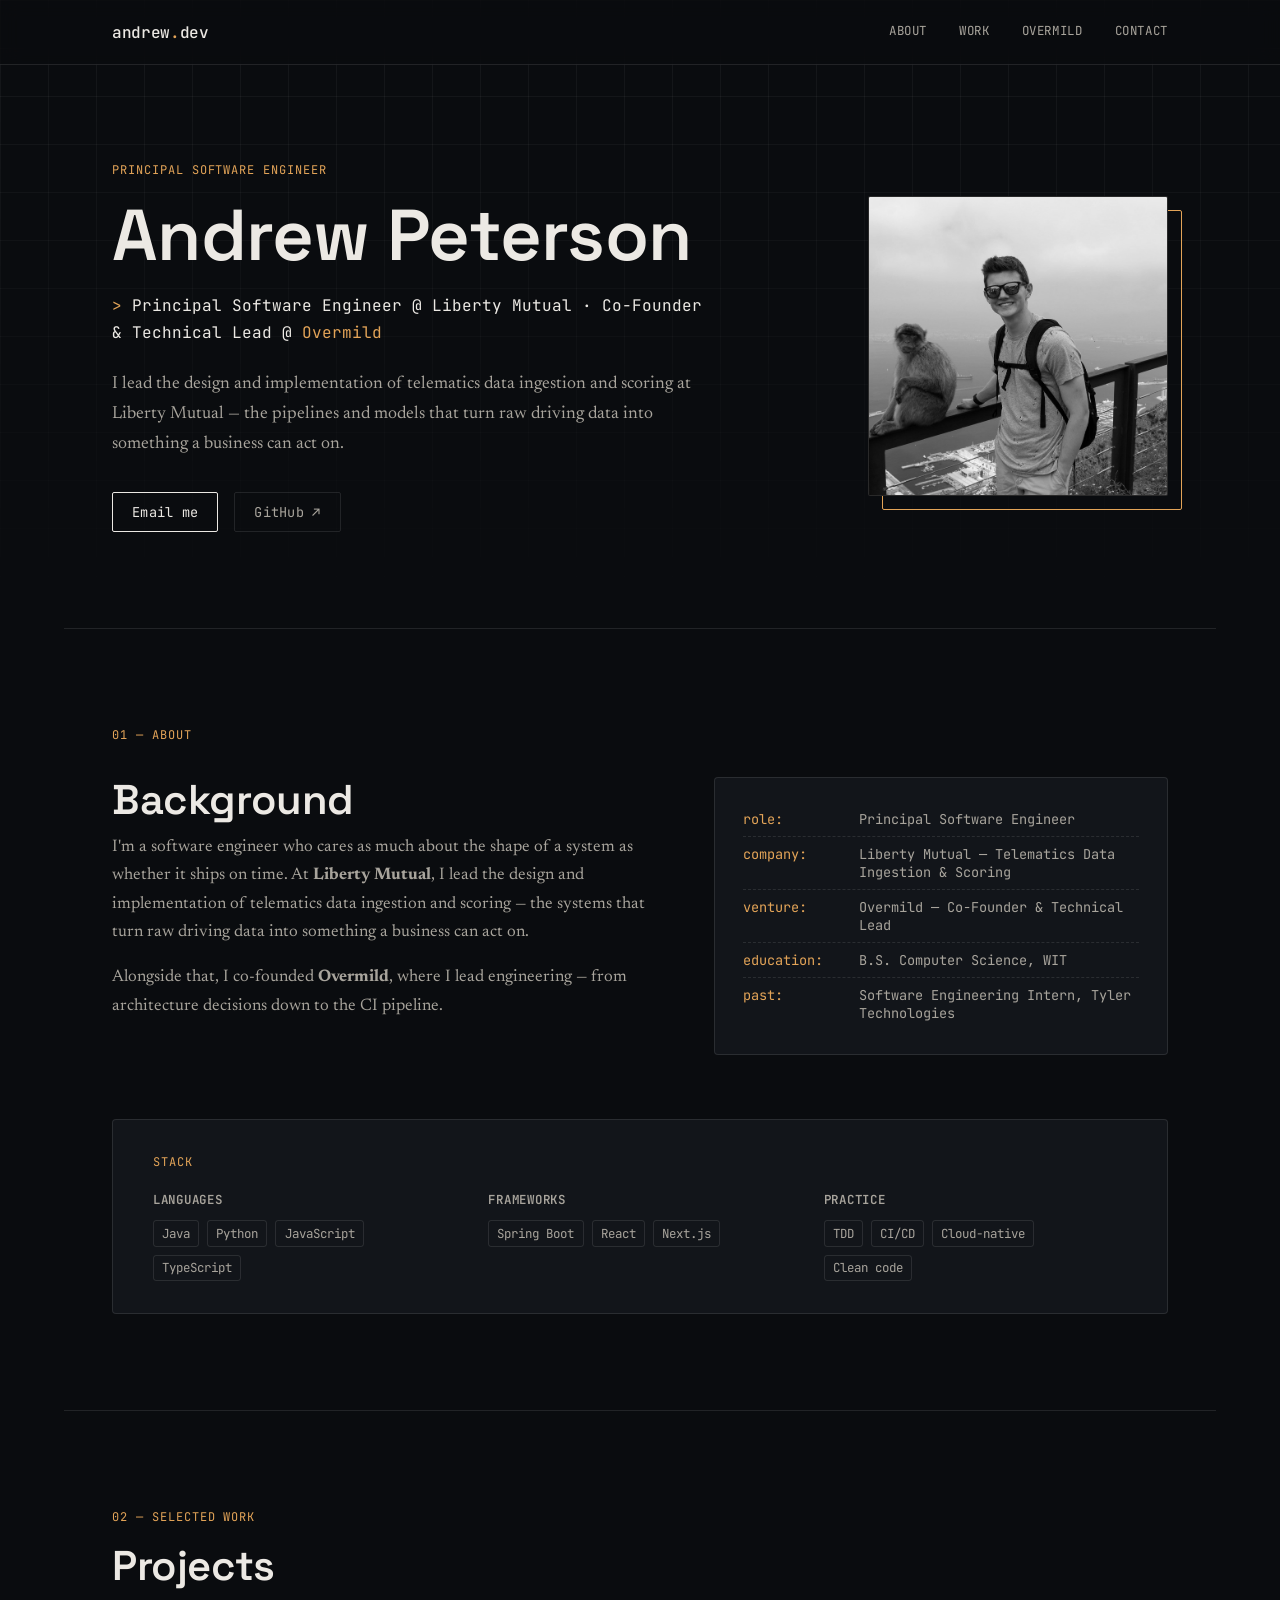
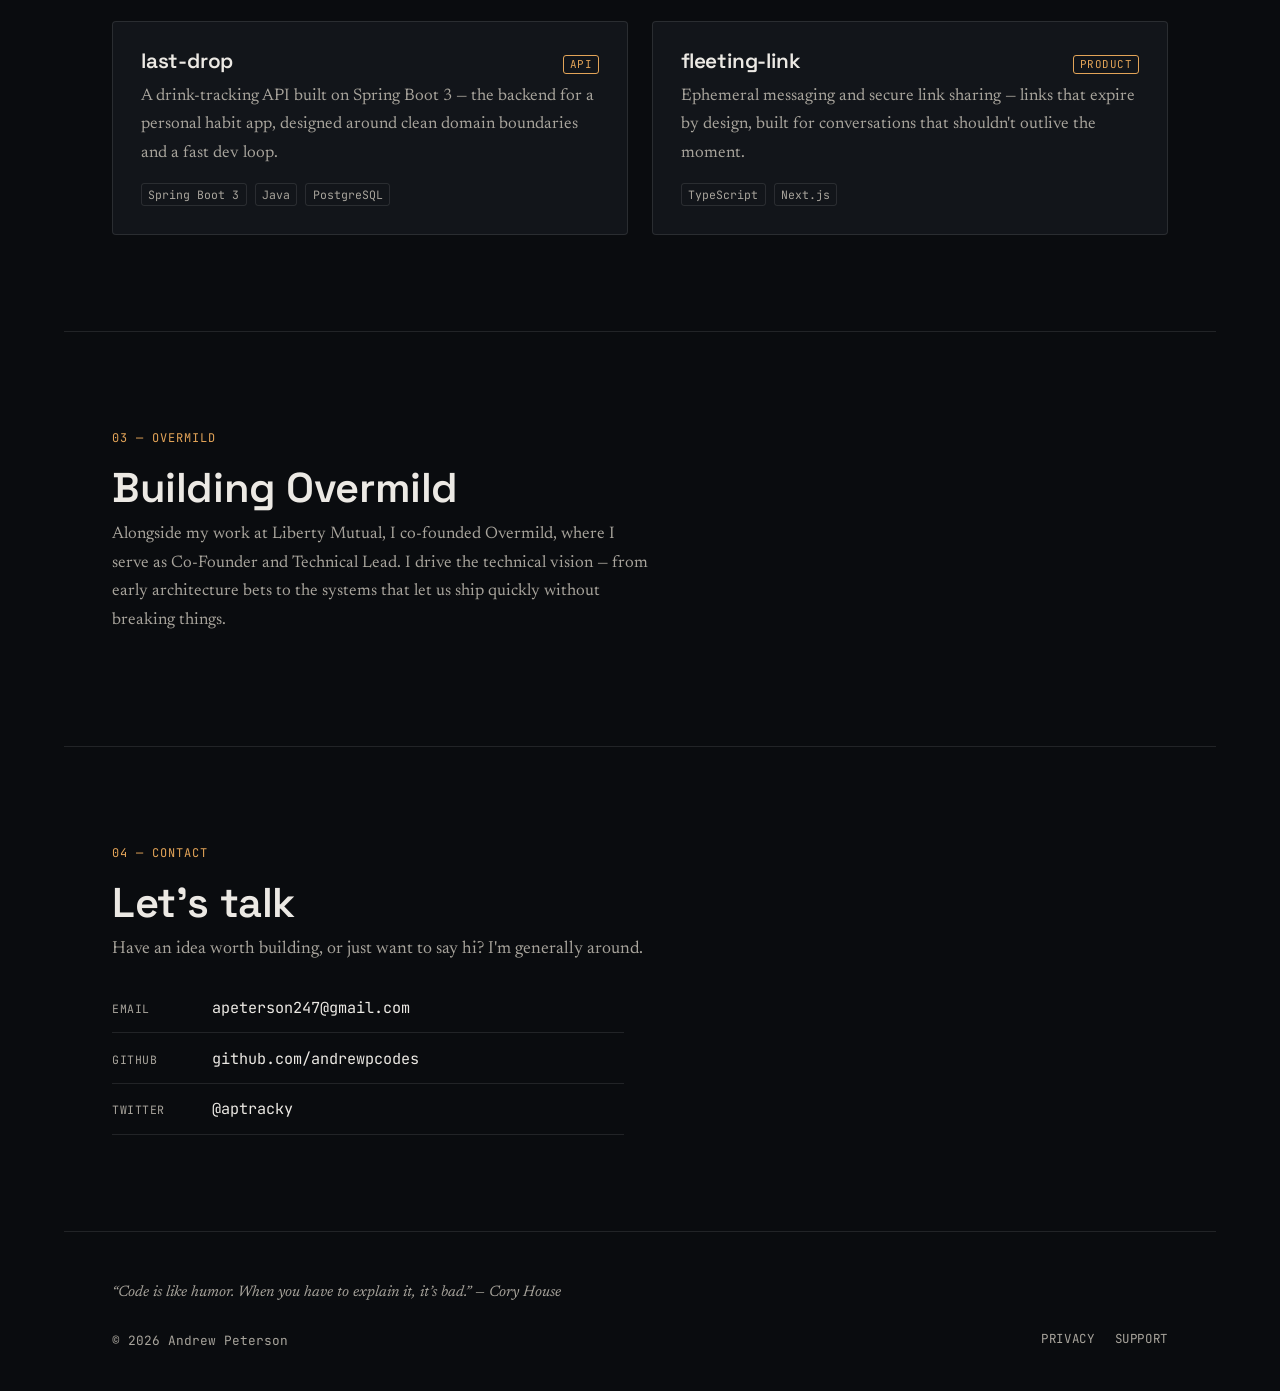
==== commit e9006218: "Update copy: Principal SWE at Liberty Mutual alongside Overmild Reflect current role leading telemat" ====
--- a/index.html
+++ b/index.html
@@ -4,7 +4,7 @@
     <meta charset="UTF-8">
     <meta name="viewport" content="width=device-width, initial-scale=1.0">
     <title>Andrew Peterson — Software Engineer</title>
-    <meta name="description" content="Andrew Peterson is a Senior Software Engineer and Co-Founder &amp; Technical Lead at Overmild, building backend systems and products in Java, Python, and TypeScript.">
+    <meta name="description" content="Andrew Peterson is a Principal Software Engineer at Liberty Mutual, leading telematics data ingestion and scoring, and Co-Founder &amp; Technical Lead at Overmild.">
     <link rel="icon" href="data:image/svg+xml,%3Csvg xmlns='http://www.w3.org/2000/svg' viewBox='0 0 100 100'%3E%3Crect width='100' height='100' rx='18' fill='%230a0c0f'/%3E%3Ctext x='50' y='67' font-family='monospace' font-size='52' fill='%23e3a458' text-anchor='middle'%3E%3E_%3C/text%3E%3C/svg%3E">
     <link rel="preconnect" href="https://fonts.googleapis.com">
     <link rel="preconnect" href="https://fonts.gstatic.com" crossorigin>
@@ -31,10 +31,10 @@
         <section id="top" class="hero">
             <div class="hero-grid">
                 <div class="hero-copy">
-                    <p class="eyebrow">Software Engineer</p>
+                    <p class="eyebrow">Principal Software Engineer</p>
                     <h1>Andrew Peterson</h1>
-                    <p class="hero-role"><span class="cursor">&gt;</span> Senior Software Engineer — Co-Founder &amp; Technical Lead @ <a href="#overmild">Overmild</a></p>
-                    <p class="hero-lede">I build backend systems and products that hold up under real use — clean APIs, dependable infrastructure, and interfaces people actually enjoy using.</p>
+                    <p class="hero-role"><span class="cursor">&gt;</span> Principal Software Engineer @ Liberty Mutual · Co-Founder &amp; Technical Lead @ <a href="#overmild">Overmild</a></p>
+                    <p class="hero-lede">I lead the design and implementation of telematics data ingestion and scoring at Liberty Mutual — the pipelines and models that turn raw driving data into something a business can act on.</p>
                     <div class="hero-actions">
                         <a class="btn" href="mailto:apeterson247@gmail.com">Email me</a>
                         <a class="btn btn-ghost" href="https://github.com/andrewpcodes" target="_blank" rel="noopener">GitHub ↗</a>
@@ -53,15 +53,15 @@
             <div class="about-grid">
                 <div class="about-copy">
                     <h2>Background</h2>
-                    <p>I'm a software engineer who cares as much about the shape of a system as whether it ships on time. My work spans backend services, developer tooling, and the occasional pixel-pushing when a product needs it.</p>
-                    <p>Outside of client work, I co-founded <strong>Overmild</strong>, where I lead engineering — from architecture decisions down to the CI pipeline.</p>
+                    <p>I'm a software engineer who cares as much about the shape of a system as whether it ships on time. At <strong>Liberty Mutual</strong>, I lead the design and implementation of telematics data ingestion and scoring — the systems that turn raw driving data into something a business can act on.</p>
+                    <p>Alongside that, I co-founded <strong>Overmild</strong>, where I lead engineering — from architecture decisions down to the CI pipeline.</p>
                 </div>
                 <dl class="fact-sheet" aria-label="Quick facts">
-                    <div class="fact-row"><dt>role</dt><dd>Senior Software Engineer</dd></div>
-                    <div class="fact-row"><dt>company</dt><dd>Overmild — Co-Founder &amp; Technical Lead</dd></div>
+                    <div class="fact-row"><dt>role</dt><dd>Principal Software Engineer</dd></div>
+                    <div class="fact-row"><dt>company</dt><dd>Liberty Mutual — Telematics Data Ingestion &amp; Scoring</dd></div>
+                    <div class="fact-row"><dt>venture</dt><dd>Overmild — Co-Founder &amp; Technical Lead</dd></div>
                     <div class="fact-row"><dt>education</dt><dd>B.S. Computer Science, WIT</dd></div>
                     <div class="fact-row"><dt>past</dt><dd>Software Engineering Intern, Tyler Technologies</dd></div>
-                    <div class="fact-row"><dt>exploring</dt><dd>Next.js, Spring Boot patterns, Python automation</dd></div>
                 </dl>
             </div>
 
@@ -131,7 +131,7 @@
         <section id="overmild" class="section">
             <p class="eyebrow">03 — Overmild</p>
             <h2>Building Overmild</h2>
-            <p>As Co-Founder and Technical Lead, I drive the technical vision behind Overmild — from early architecture bets to the systems that let us ship quickly without breaking things. It's where most of my current thinking about scale, tooling, and product craft happens.</p>
+            <p>Alongside my work at Liberty Mutual, I co-founded Overmild, where I serve as Co-Founder and Technical Lead. I drive the technical vision — from early architecture bets to the systems that let us ship quickly without breaking things.</p>
         </section>
 
         <section id="contact" class="section">
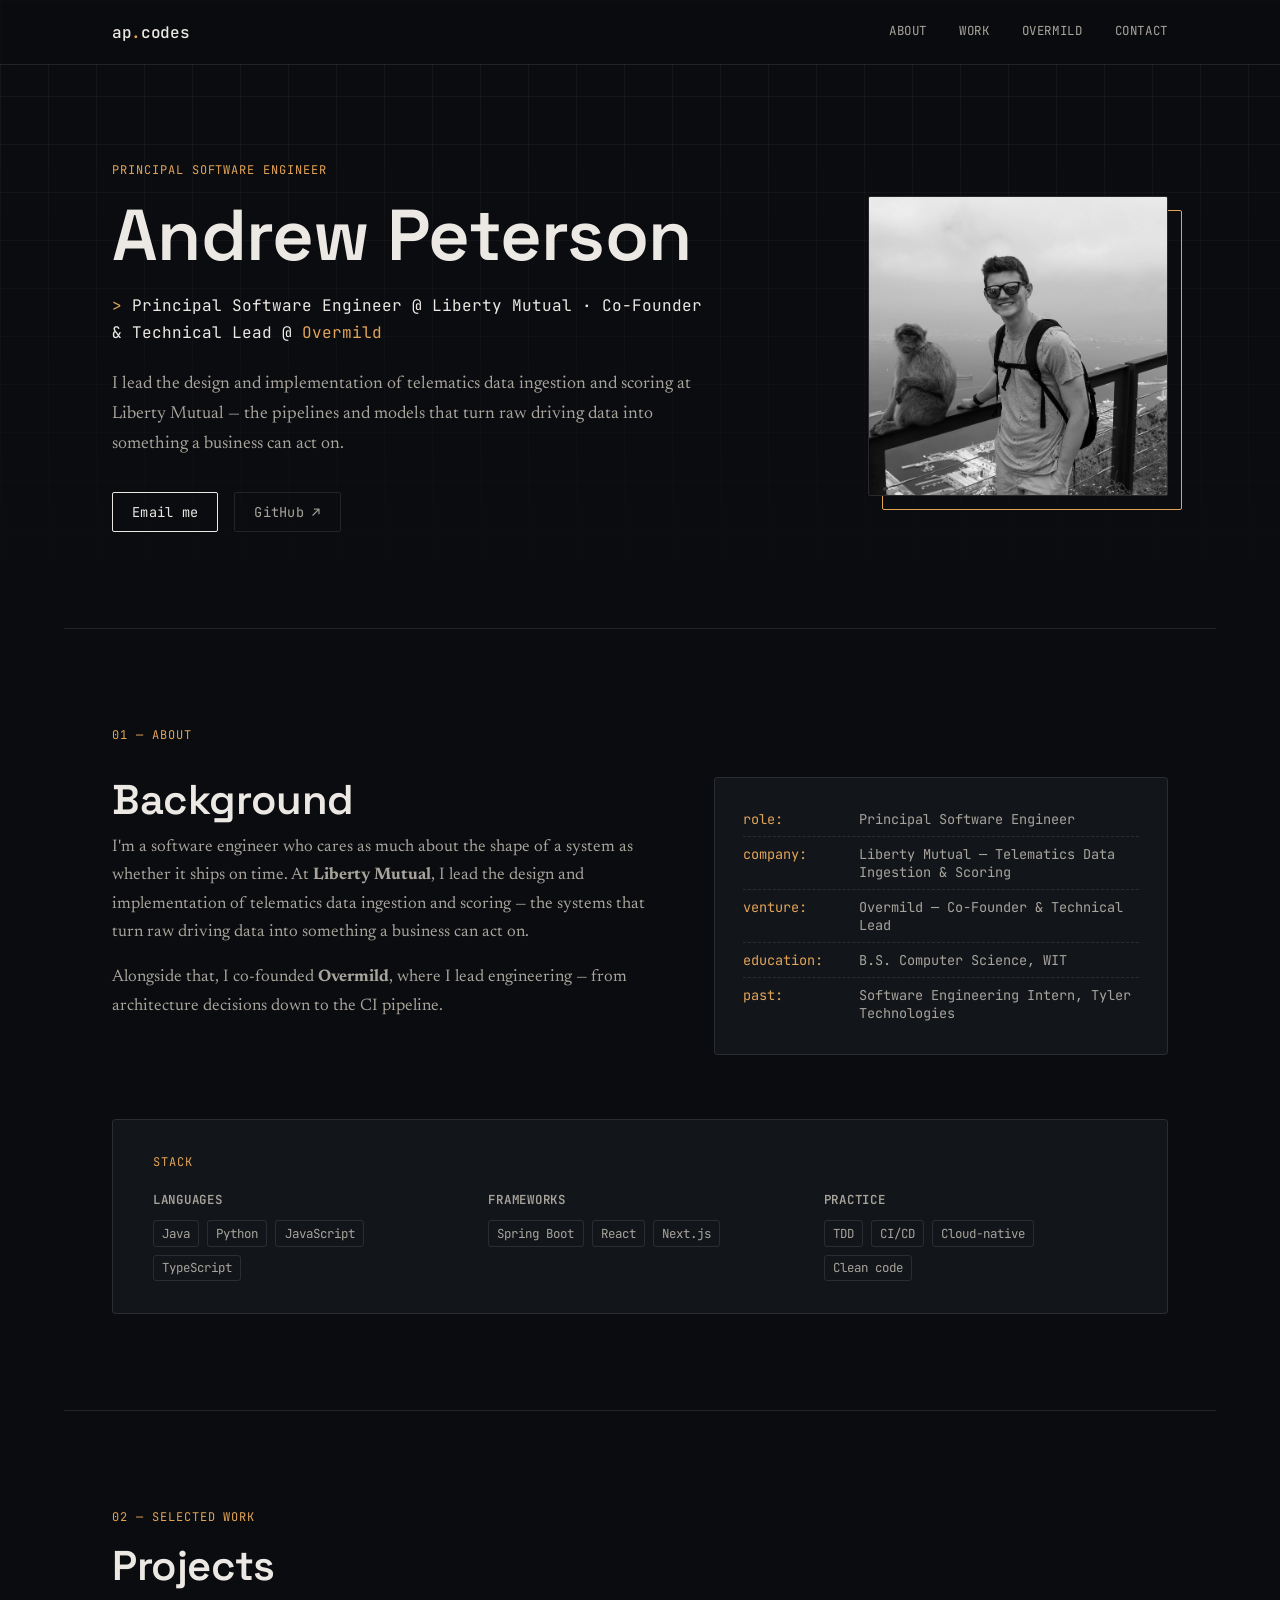
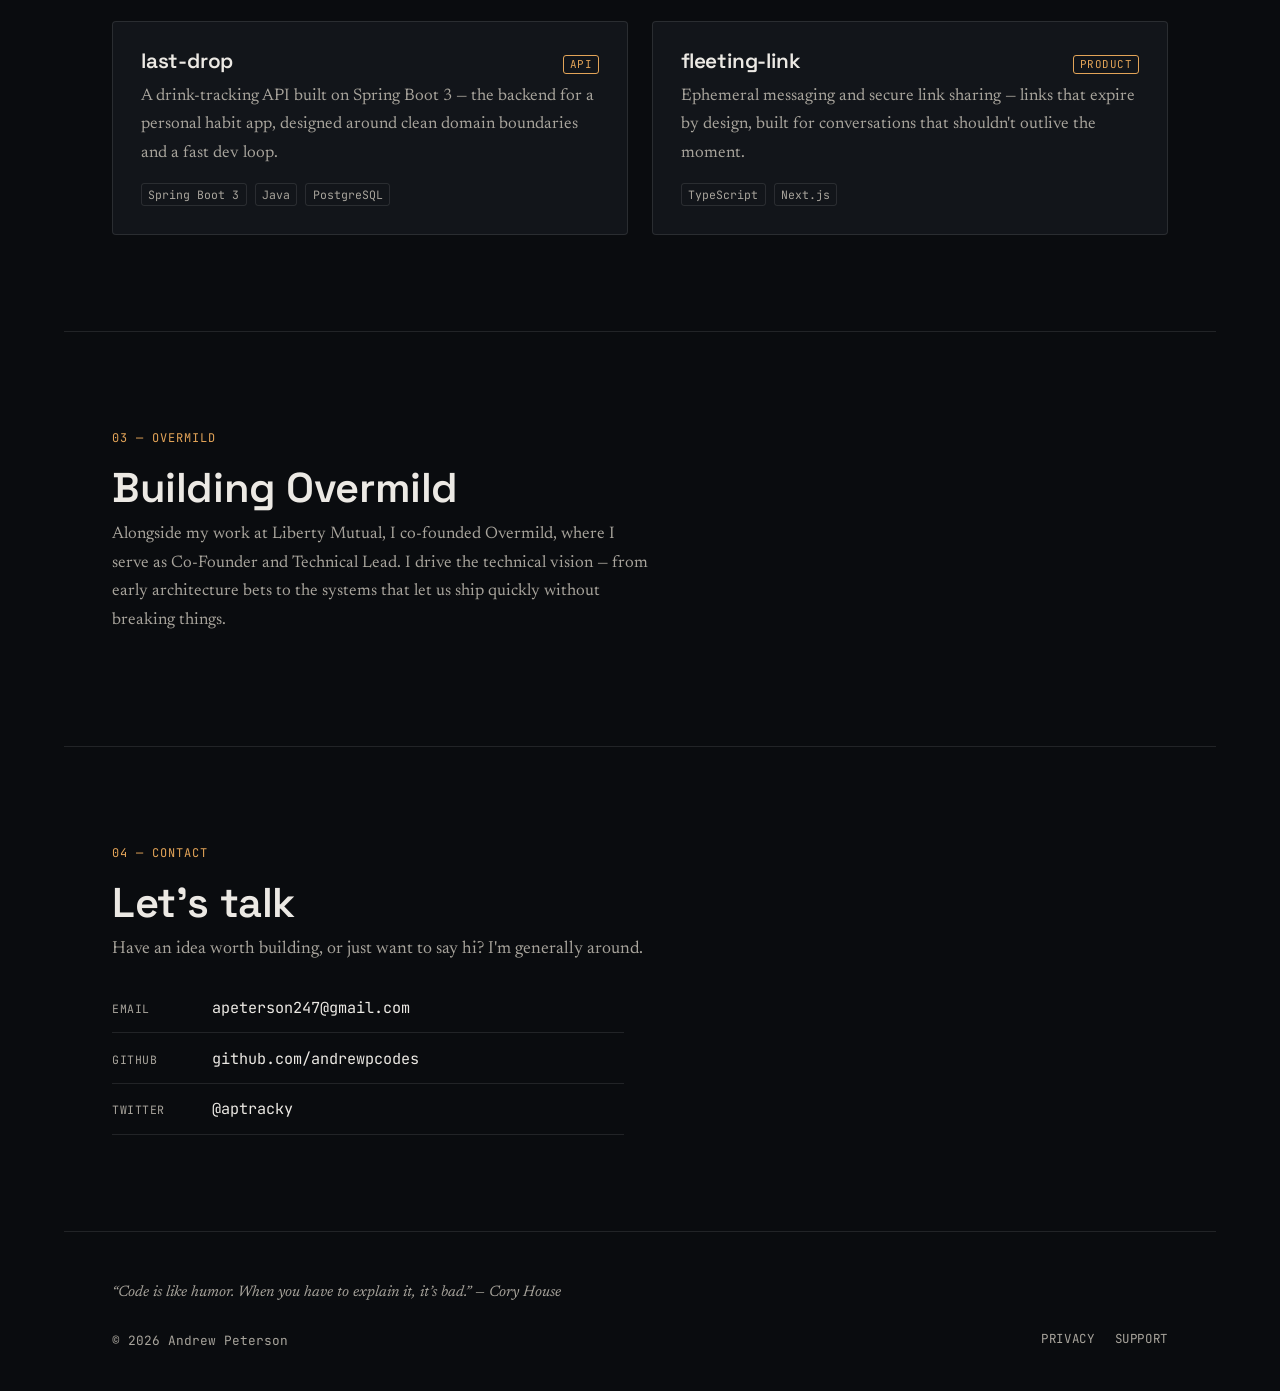
==== commit 1ef8797a: "Update site header wordmark link" ====
--- a/index.html
+++ b/index.html
@@ -15,7 +15,7 @@
 <body>
     <header class="site-header">
         <div class="header-inner">
-            <a href="#top" class="wordmark">andrew<span>.</span>dev</a>
+            <a href="#top" class="wordmark">ap<span>.</span>codes</a>
             <nav>
                 <ul>
                     <li><a href="#about">About</a></li>
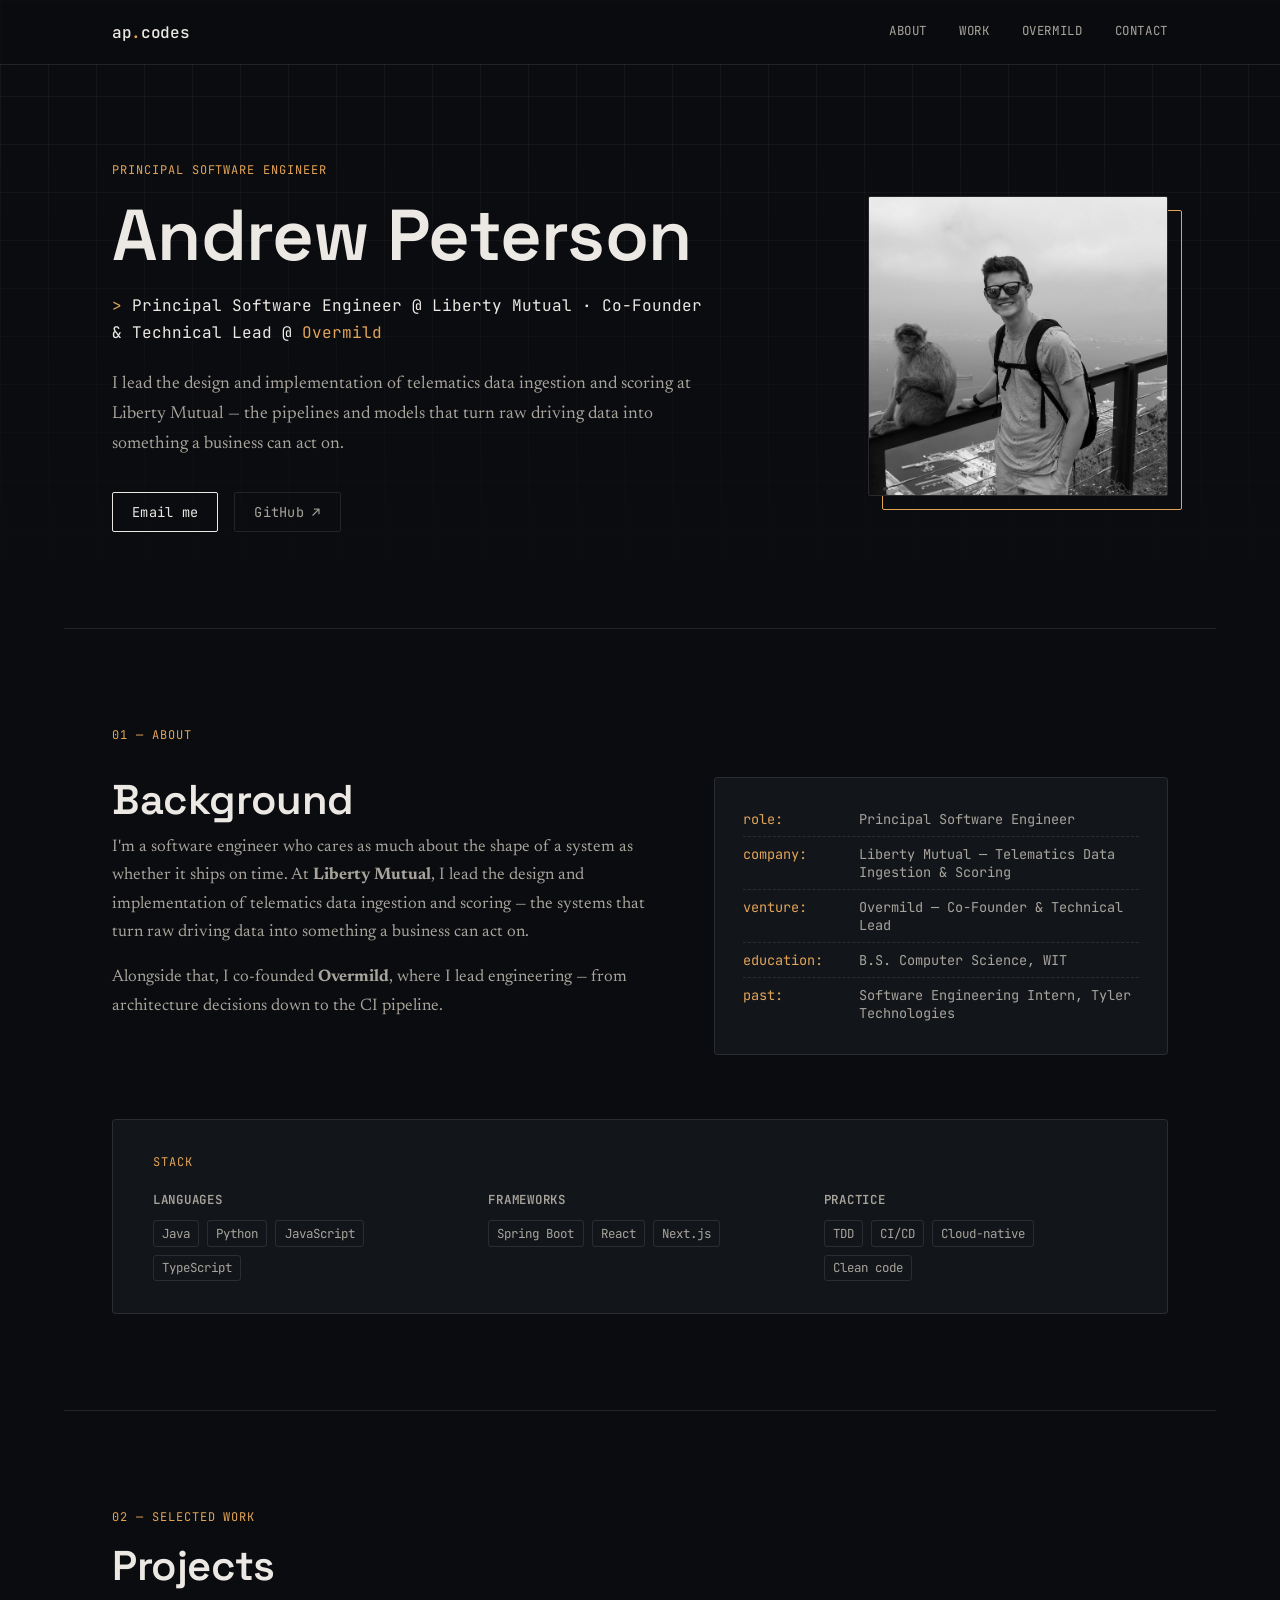
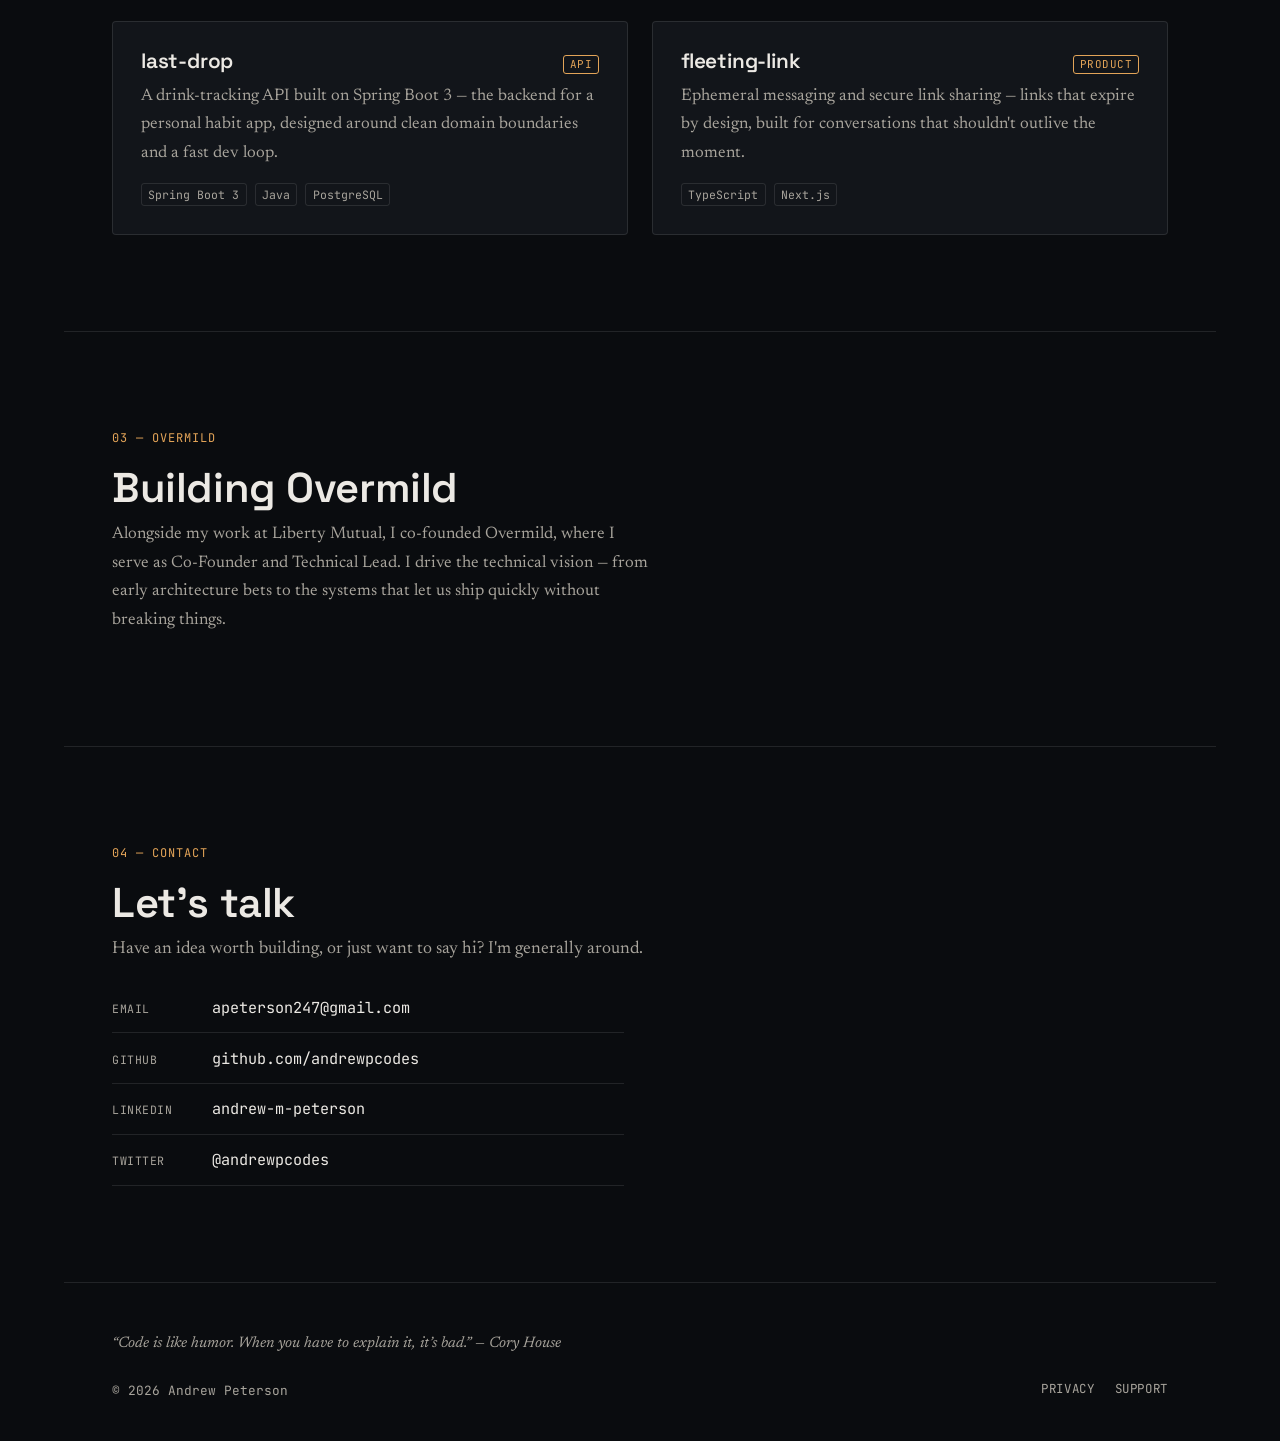
==== commit e3e671c1: "Update SEO" ====
--- a/index.html
+++ b/index.html
@@ -3,13 +3,57 @@
 <head>
     <meta charset="UTF-8">
     <meta name="viewport" content="width=device-width, initial-scale=1.0">
-    <title>Andrew Peterson — Software Engineer</title>
+    <title>Andrew Peterson — Principal Software Engineer</title>
     <meta name="description" content="Andrew Peterson is a Principal Software Engineer at Liberty Mutual, leading telematics data ingestion and scoring, and Co-Founder &amp; Technical Lead at Overmild.">
+    <meta name="robots" content="index, follow">
+    <meta name="author" content="Andrew Peterson">
+    <link rel="canonical" href="https://andrewpcodes.com/">
+
+    <meta property="og:type" content="website">
+    <meta property="og:site_name" content="Andrew Peterson">
+    <meta property="og:url" content="https://andrewpcodes.com/">
+    <meta property="og:title" content="Andrew Peterson — Principal Software Engineer">
+    <meta property="og:description" content="Andrew Peterson is a Principal Software Engineer at Liberty Mutual, leading telematics data ingestion and scoring, and Co-Founder &amp; Technical Lead at Overmild.">
+    <meta property="og:image" content="https://andrewpcodes.com/profile.jpeg">
+    <meta property="og:image:width" content="1086">
+    <meta property="og:image:height" content="724">
+    <meta property="og:locale" content="en_US">
+
+    <meta name="twitter:card" content="summary_large_image">
+    <meta name="twitter:site" content="@andrewpcodes">
+    <meta name="twitter:title" content="Andrew Peterson — Principal Software Engineer">
+    <meta name="twitter:description" content="Andrew Peterson is a Principal Software Engineer at Liberty Mutual, leading telematics data ingestion and scoring, and Co-Founder &amp; Technical Lead at Overmild.">
+    <meta name="twitter:image" content="https://andrewpcodes.com/profile.jpeg">
+
     <link rel="icon" href="data:image/svg+xml,%3Csvg xmlns='http://www.w3.org/2000/svg' viewBox='0 0 100 100'%3E%3Crect width='100' height='100' rx='18' fill='%230a0c0f'/%3E%3Ctext x='50' y='67' font-family='monospace' font-size='52' fill='%23e3a458' text-anchor='middle'%3E%3E_%3C/text%3E%3C/svg%3E">
     <link rel="preconnect" href="https://fonts.googleapis.com">
     <link rel="preconnect" href="https://fonts.gstatic.com" crossorigin>
     <link href="https://fonts.googleapis.com/css2?family=JetBrains+Mono:wght@400;500;600&family=Newsreader:ital,wght@0,400;0,500;1,400&family=Space+Grotesk:wght@500;600;700&display=swap" rel="stylesheet">
     <link rel="stylesheet" href="style.css">
+    <script type="application/ld+json">
+    {
+      "@context": "https://schema.org",
+      "@type": "Person",
+      "name": "Andrew Peterson",
+      "url": "https://andrewpcodes.com/",
+      "image": "https://andrewpcodes.com/profile.jpeg",
+      "jobTitle": "Principal Software Engineer",
+      "worksFor": [
+        { "@type": "Organization", "name": "Liberty Mutual" },
+        { "@type": "Organization", "name": "Overmild" }
+      ],
+      "alumniOf": {
+        "@type": "CollegeOrUniversity",
+        "name": "Wentworth Institute of Technology"
+      },
+      "email": "mailto:apeterson247@gmail.com",
+      "sameAs": [
+        "https://github.com/andrewpcodes",
+        "https://x.com/andrewpcodes",
+        "https://www.linkedin.com/in/andrew-m-peterson/"
+      ]
+    }
+    </script>
 </head>
 
 <body>
@@ -141,7 +185,8 @@
             <ul class="contact-list">
                 <li><span>Email</span><a href="mailto:apeterson247@gmail.com">apeterson247@gmail.com</a></li>
                 <li><span>GitHub</span><a href="https://github.com/andrewpcodes" target="_blank" rel="noopener">github.com/andrewpcodes</a></li>
-                <li><span>Twitter</span><a href="https://twitter.com/aptracky" target="_blank" rel="noopener">@aptracky</a></li>
+                <li><span>LinkedIn</span><a href="https://www.linkedin.com/in/andrew-m-peterson/" target="_blank" rel="noopener">andrew-m-peterson</a></li>
+                <li><span>Twitter</span><a href="https://x.com/andrewpcodes" target="_blank" rel="noopener">@andrewpcodes</a></li>
             </ul>
         </section>
     </main>
